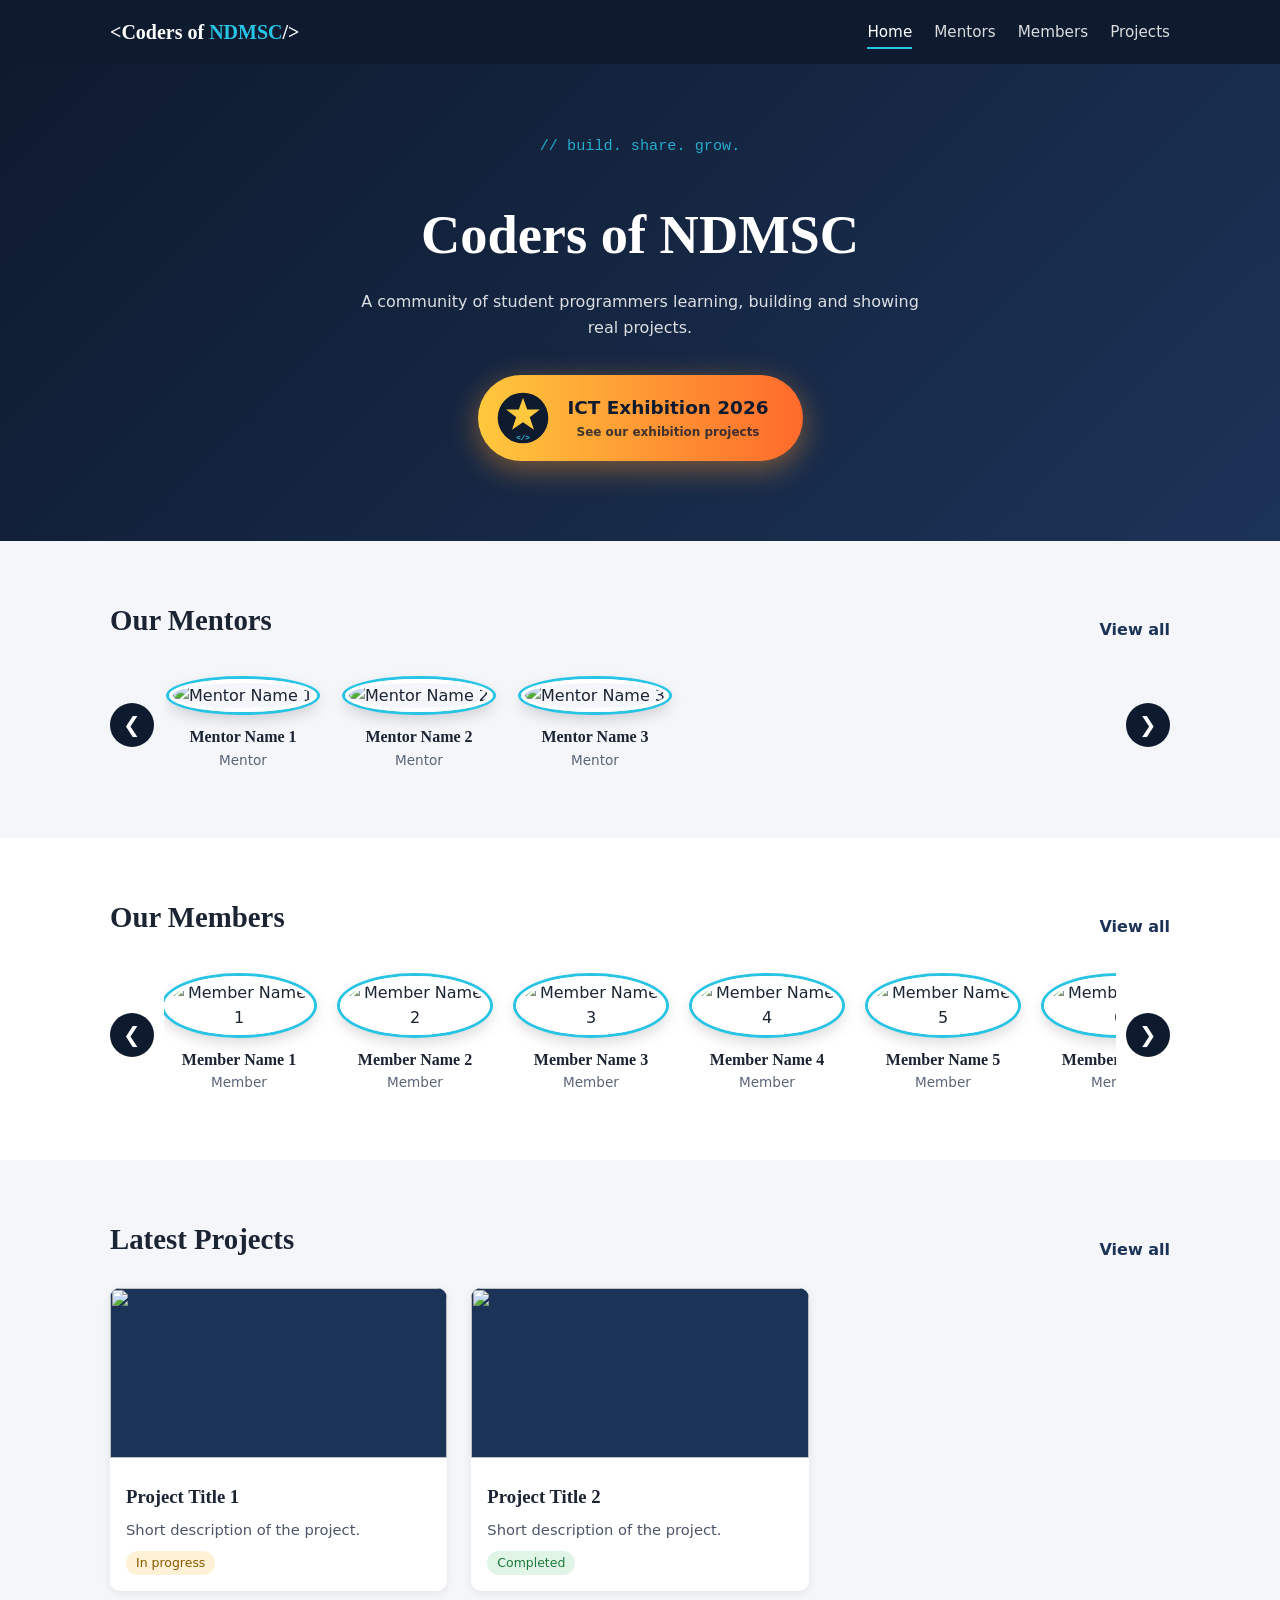
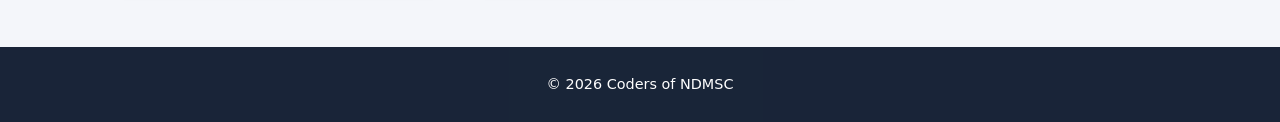
==== index.html @ 0bc647ea "initial website" ====
<!DOCTYPE html><html lang="en"><head><meta charset="UTF-8"><meta name="viewport" content="width=device-width,initial-scale=1"><title>Home | Coders of NDMSC</title><link rel="stylesheet" href="style.css"></head><body>
<header><div class="wrap"><a class="logo" href="index.html">&lt;Coders of <span>NDMSC</span>/&gt;</a><nav>
<a href="index.html" class="active">Home</a><a href="mentors.html" >Mentors</a><a href="members.html" >Members</a><a href="projects.html" >Projects</a></nav></div></header>
<div class="hero"><div class="wrap"><p class="code">// build. share. grow.</p><h1>Coders of NDMSC</h1>
<p>A community of student programmers learning, building and showing real projects.</p>
<a class="expo" href="projects.html"><svg viewBox="0 0 64 64"><circle cx="32" cy="32" r="30" fill="#0e1a2e"/><path d="M32 8l5 14h15l-12 9 5 15-13-9-13 9 5-15-12-9h15z" fill="#ffc83d"/><text x="32" y="58" font-size="9" text-anchor="middle" fill="#27c4e6" font-family="monospace">&lt;/&gt;</text></svg>
<span>ICT Exhibition 2026<small>See our exhibition projects</small></span></a></div></div>
<section><div class="wrap"><div class="head"><h2>Our Mentors</h2><a href="mentors.html">View all</a></div>
<div class="car"><button class="arrow" data-t="m" data-d="-1">&#10094;</button><div class="track" id="m">
<div class="person"><img src="images/placeholder.svg" alt="Mentor Name 1"><h3>Mentor Name 1</h3><p>Mentor</p></div>
<div class="person"><img src="images/placeholder.svg" alt="Mentor Name 2"><h3>Mentor Name 2</h3><p>Mentor</p></div>
<div class="person"><img src="images/placeholder.svg" alt="Mentor Name 3"><h3>Mentor Name 3</h3><p>Mentor</p></div>
</div><button class="arrow" data-t="m" data-d="1">&#10095;</button></div></div></section>
<section style="background:#fff"><div class="wrap"><div class="head"><h2>Our Members</h2><a href="members.html">View all</a></div>
<div class="car"><button class="arrow" data-t="b" data-d="-1">&#10094;</button><div class="track" id="b">
<div class="person"><img src="images/placeholder.svg" alt="Member Name 1"><h3>Member Name 1</h3><p>Member</p></div>
<div class="person"><img src="images/placeholder.svg" alt="Member Name 2"><h3>Member Name 2</h3><p>Member</p></div>
<div class="person"><img src="images/placeholder.svg" alt="Member Name 3"><h3>Member Name 3</h3><p>Member</p></div>
<div class="person"><img src="images/placeholder.svg" alt="Member Name 4"><h3>Member Name 4</h3><p>Member</p></div>
<div class="person"><img src="images/placeholder.svg" alt="Member Name 5"><h3>Member Name 5</h3><p>Member</p></div>
<div class="person"><img src="images/placeholder.svg" alt="Member Name 6"><h3>Member Name 6</h3><p>Member</p></div>
<div class="person"><img src="images/placeholder.svg" alt="Member Name 7"><h3>Member Name 7</h3><p>Member</p></div>
<div class="person"><img src="images/placeholder.svg" alt="Member Name 8"><h3>Member Name 8</h3><p>Member</p></div>
</div><button class="arrow" data-t="b" data-d="1">&#10095;</button></div></div></section>
<section><div class="wrap"><div class="head"><h2>Latest Projects</h2><a href="projects.html">View all</a></div><div class="cards">
<div class="card"><img src="images/placeholder.svg" alt=""><div><h3>Project Title 1</h3><p>Short description of the project.</p><span class="tag wip">In progress</span></div></div>
<div class="card"><img src="images/placeholder.svg" alt=""><div><h3>Project Title 2</h3><p>Short description of the project.</p><span class="tag done">Completed</span></div></div>
</div></div></section>
<script>document.querySelectorAll('.arrow').forEach(b=>b.onclick=()=>{const t=document.getElementById(b.dataset.t);t.scrollBy({left:b.dataset.d*320})})</script>
<footer>&copy; 2026 Coders of NDMSC</footer></body></html>
---- style.css ----
:root{--navy:#0e1a2e;--navy2:#1c3358;--paper:#f4f6fa;--ink:#1b2433;--gold:#ffc83d;--orange:#ff6a2b;--cyan:#27c4e6}
*{box-sizing:border-box;margin:0;padding:0}
body{font-family:system-ui,-apple-system,"Segoe UI",sans-serif;background:var(--paper);color:var(--ink);line-height:1.6}
h1,h2,h3{font-family:Georgia,"Times New Roman",serif}
a{color:inherit;text-decoration:none}
.wrap{max-width:1100px;margin:auto;padding:0 20px}
/* header */
header{background:var(--navy);color:#fff;position:sticky;top:0;z-index:10}
header .wrap{display:flex;align-items:center;justify-content:space-between;height:64px}
.logo{font-family:Georgia,serif;font-size:1.25rem;font-weight:700}.logo span{color:var(--cyan)}
nav a{margin-left:22px;font-size:.95rem;opacity:.85;padding:6px 0;border-bottom:2px solid transparent}
nav a:hover,nav a.active{opacity:1;border-color:var(--cyan)}
/* hero */
.hero{background:linear-gradient(135deg,var(--navy),var(--navy2));color:#fff;padding:70px 0 80px;text-align:center}
.hero h1{font-size:clamp(2rem,6vw,3.4rem);margin-bottom:10px}
.hero p{max-width:560px;margin:0 auto 34px;opacity:.85}
.code{font-family:ui-monospace,Consolas,monospace;color:var(--cyan);margin-bottom:14px;font-size:.95rem}
/* exhibition button */
.expo{display:inline-flex;align-items:center;gap:18px;padding:16px 34px 16px 18px;border-radius:60px;color:var(--navy);font-weight:800;font-size:1.15rem;background:linear-gradient(90deg,var(--gold),var(--orange),var(--gold));background-size:200%;animation:shine 3s linear infinite,pulse 2s infinite;box-shadow:0 8px 30px rgba(255,150,40,.45);transition:transform .2s}
.expo:hover{transform:scale(1.06)}
.expo svg{width:54px;height:54px;flex:none}
.expo small{display:block;font-size:.75rem;font-weight:600;opacity:.8}
@keyframes shine{to{background-position:200% 0}}
@keyframes pulse{50%{box-shadow:0 8px 45px rgba(255,150,40,.9)}}
@media(prefers-reduced-motion:reduce){.expo{animation:none}}
/* sections */
section{padding:56px 0}
.head{display:flex;justify-content:space-between;align-items:end;margin-bottom:26px}
.head h2{font-size:1.8rem}.head a{color:var(--navy2);font-weight:600}
/* carousel */
.car{display:flex;align-items:center;gap:10px}
.track{display:flex;gap:26px;overflow-x:auto;scroll-snap-type:x mandatory;scroll-behavior:smooth;padding:10px 4px;flex:1;scrollbar-width:none}
.track::-webkit-scrollbar{display:none}
.arrow{width:44px;height:44px;border-radius:50%;border:0;background:var(--navy);color:#fff;font-size:1.3rem;cursor:pointer;flex:none}
.arrow:hover{background:var(--cyan);color:var(--navy)}
.person{flex:none;width:150px;text-align:center;scroll-snap-align:start}
.person img{width:130px;height:130px;border-radius:50%;object-fit:cover;border:4px solid #fff;box-shadow:0 0 0 3px var(--cyan),0 6px 16px rgba(0,0,0,.18)}
.person h3{font-size:1rem;margin-top:12px}.person p{font-size:.85rem;color:#5b6678}
.grid{display:grid;grid-template-columns:repeat(auto-fill,minmax(160px,1fr));gap:34px 20px}
.grid .person{width:auto}
/* projects */
.cards{display:grid;grid-template-columns:repeat(auto-fill,minmax(280px,1fr));gap:24px}
.card{background:#fff;border-radius:10px;overflow:hidden;box-shadow:0 2px 10px rgba(0,0,0,.08)}
.card img{width:100%;height:170px;object-fit:cover;background:var(--navy2)}
.card div{padding:16px}.card h3{margin-bottom:6px}.card p{font-size:.92rem;color:#4a5568}
.tag{display:inline-block;margin-top:10px;font-size:.78rem;padding:2px 10px;border-radius:20px;background:#e3f6fb;color:#0b6f86}
.tag.done{background:#e0f5e6;color:#1d7a3a}.tag.wip{background:#fff1d6;color:#8a5a00}
.page-title{background:var(--navy);color:#fff;padding:44px 0;text-align:center}
footer{background:var(--navy);color:#fff;text-align:center;padding:26px 0;font-size:.9rem;opacity:.95}
@media(max-width:600px){nav a{margin-left:12px;font-size:.85rem}.arrow{width:36px;height:36px}}
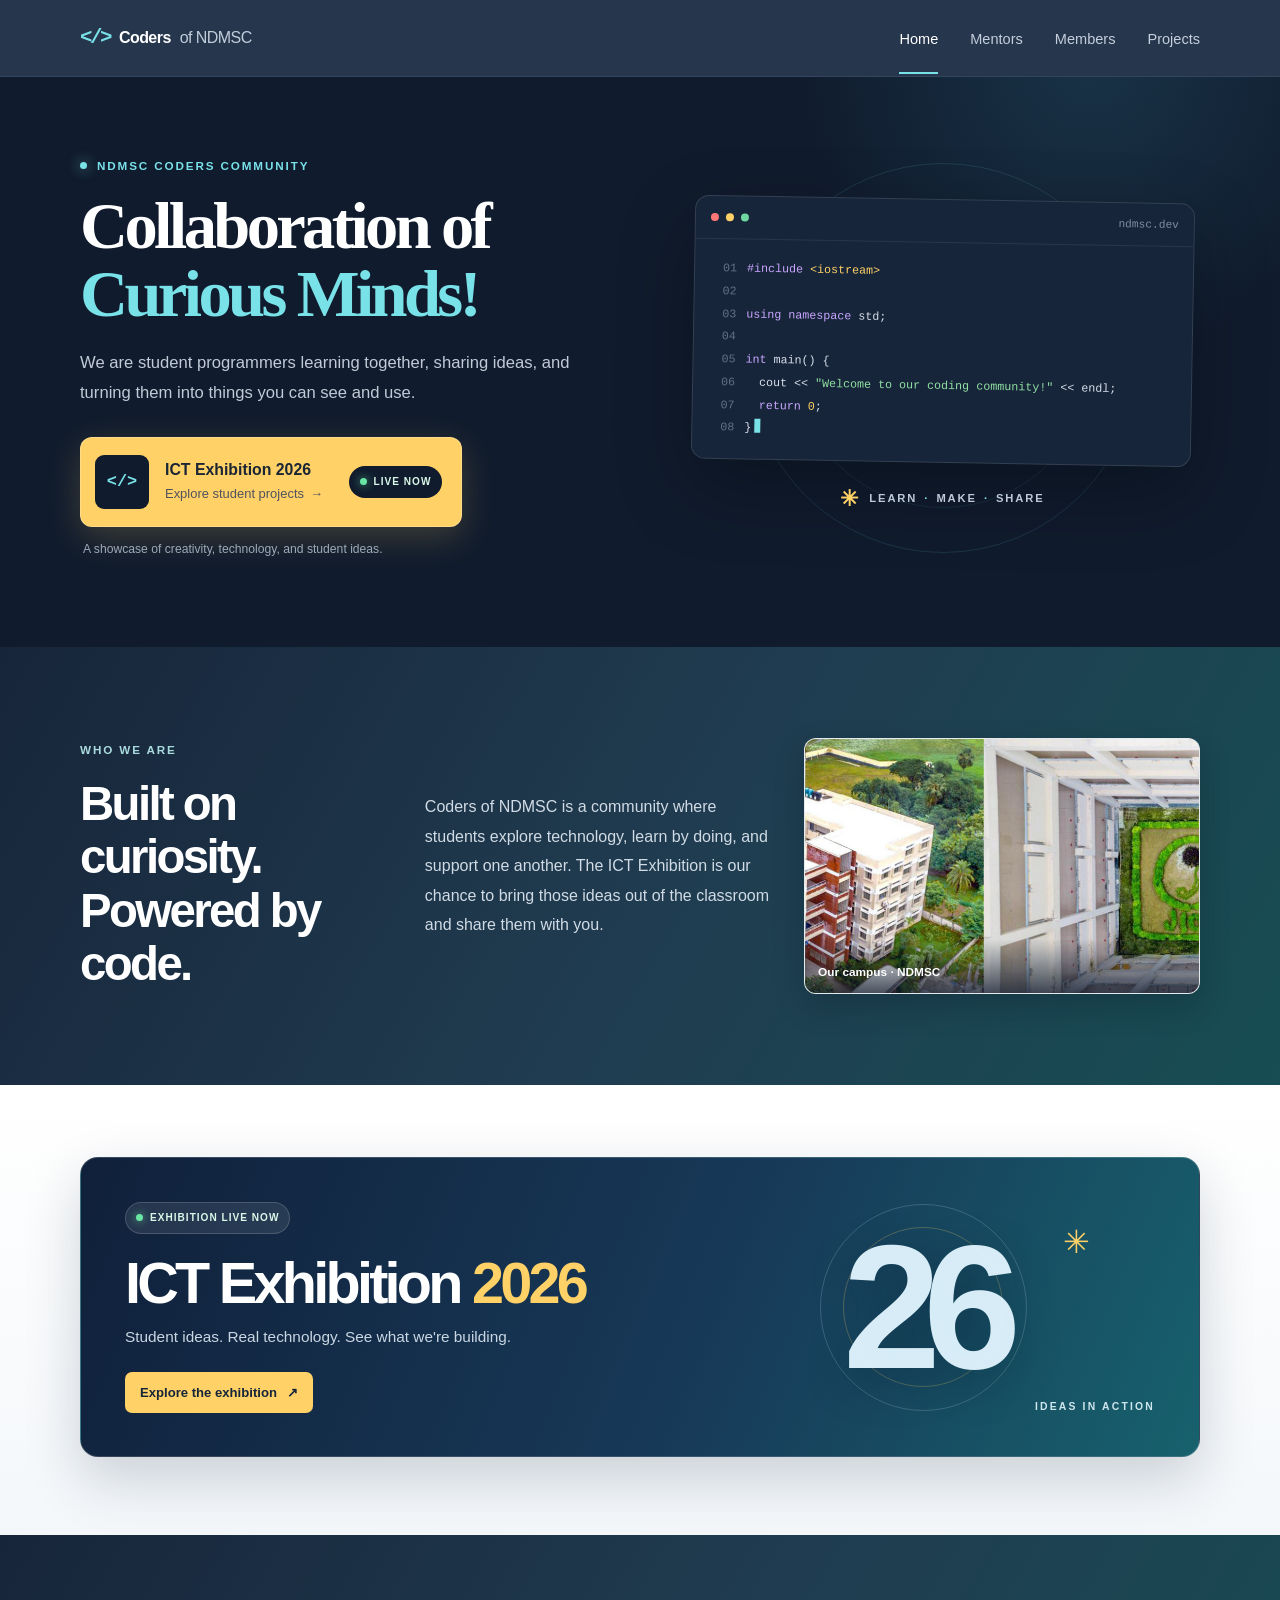
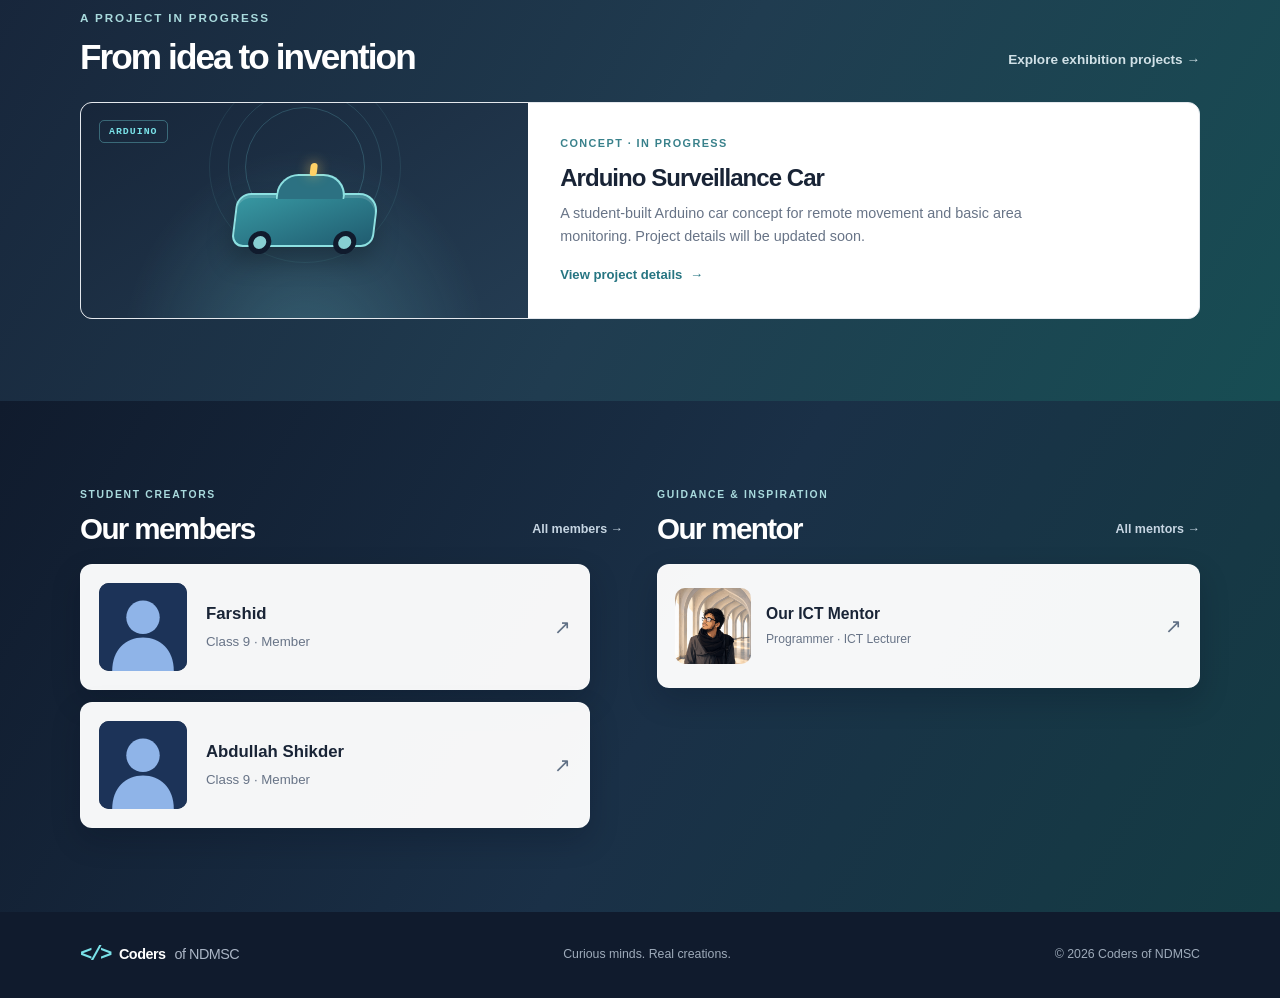
==== commit 8970f917: "Update NDMSC Coders site Co-authored-by: Copilot <223556219+Copilot@users.noreply.github.com>" ====
--- a/index.html
+++ b/index.html
@@ -1,30 +1,139 @@
-<!DOCTYPE html><html lang="en"><head><meta charset="UTF-8"><meta name="viewport" content="width=device-width,initial-scale=1"><title>Home | Coders of NDMSC</title><link rel="stylesheet" href="style.css"></head><body>
-<header><div class="wrap"><a class="logo" href="index.html">&lt;Coders of <span>NDMSC</span>/&gt;</a><nav>
-<a href="index.html" class="active">Home</a><a href="mentors.html" >Mentors</a><a href="members.html" >Members</a><a href="projects.html" >Projects</a></nav></div></header>
-<div class="hero"><div class="wrap"><p class="code">// build. share. grow.</p><h1>Coders of NDMSC</h1>
-<p>A community of student programmers learning, building and showing real projects.</p>
-<a class="expo" href="projects.html"><svg viewBox="0 0 64 64"><circle cx="32" cy="32" r="30" fill="#0e1a2e"/><path d="M32 8l5 14h15l-12 9 5 15-13-9-13 9 5-15-12-9h15z" fill="#ffc83d"/><text x="32" y="58" font-size="9" text-anchor="middle" fill="#27c4e6" font-family="monospace">&lt;/&gt;</text></svg>
-<span>ICT Exhibition 2026<small>See our exhibition projects</small></span></a></div></div>
-<section><div class="wrap"><div class="head"><h2>Our Mentors</h2><a href="mentors.html">View all</a></div>
-<div class="car"><button class="arrow" data-t="m" data-d="-1">&#10094;</button><div class="track" id="m">
-<div class="person"><img src="images/placeholder.svg" alt="Mentor Name 1"><h3>Mentor Name 1</h3><p>Mentor</p></div>
-<div class="person"><img src="images/placeholder.svg" alt="Mentor Name 2"><h3>Mentor Name 2</h3><p>Mentor</p></div>
-<div class="person"><img src="images/placeholder.svg" alt="Mentor Name 3"><h3>Mentor Name 3</h3><p>Mentor</p></div>
-</div><button class="arrow" data-t="m" data-d="1">&#10095;</button></div></div></section>
-<section style="background:#fff"><div class="wrap"><div class="head"><h2>Our Members</h2><a href="members.html">View all</a></div>
-<div class="car"><button class="arrow" data-t="b" data-d="-1">&#10094;</button><div class="track" id="b">
-<div class="person"><img src="images/placeholder.svg" alt="Member Name 1"><h3>Member Name 1</h3><p>Member</p></div>
-<div class="person"><img src="images/placeholder.svg" alt="Member Name 2"><h3>Member Name 2</h3><p>Member</p></div>
-<div class="person"><img src="images/placeholder.svg" alt="Member Name 3"><h3>Member Name 3</h3><p>Member</p></div>
-<div class="person"><img src="images/placeholder.svg" alt="Member Name 4"><h3>Member Name 4</h3><p>Member</p></div>
-<div class="person"><img src="images/placeholder.svg" alt="Member Name 5"><h3>Member Name 5</h3><p>Member</p></div>
-<div class="person"><img src="images/placeholder.svg" alt="Member Name 6"><h3>Member Name 6</h3><p>Member</p></div>
-<div class="person"><img src="images/placeholder.svg" alt="Member Name 7"><h3>Member Name 7</h3><p>Member</p></div>
-<div class="person"><img src="images/placeholder.svg" alt="Member Name 8"><h3>Member Name 8</h3><p>Member</p></div>
-</div><button class="arrow" data-t="b" data-d="1">&#10095;</button></div></div></section>
-<section><div class="wrap"><div class="head"><h2>Latest Projects</h2><a href="projects.html">View all</a></div><div class="cards">
-<div class="card"><img src="images/placeholder.svg" alt=""><div><h3>Project Title 1</h3><p>Short description of the project.</p><span class="tag wip">In progress</span></div></div>
-<div class="card"><img src="images/placeholder.svg" alt=""><div><h3>Project Title 2</h3><p>Short description of the project.</p><span class="tag done">Completed</span></div></div>
-</div></div></section>
-<script>document.querySelectorAll('.arrow').forEach(b=>b.onclick=()=>{const t=document.getElementById(b.dataset.t);t.scrollBy({left:b.dataset.d*320})})</script>
-<footer>&copy; 2026 Coders of NDMSC</footer></body></html>
+<!DOCTYPE html>
+<html lang="en">
+<head>
+  <meta charset="UTF-8">
+  <meta name="viewport" content="width=device-width, initial-scale=1">
+  <meta name="theme-color" content="#101b2d">
+  <meta name="description" content="Meet the Coders of NDMSC and discover what we are building for the ICT Exhibition 2026.">
+  <title>Coders of NDMSC | ICT Exhibition 2026</title>
+  <link rel="stylesheet" href="style.css">
+</head>
+<body>
+  <header class="site-header">
+    <div class="wrap header-inner">
+      <a class="logo" href="index.html" aria-label="Coders of NDMSC home"><span class="logo-mark">&lt;/&gt;</span> Coders <span class="logo-muted">of NDMSC</span></a>
+      <nav aria-label="Main navigation">
+        <a href="index.html" class="active" aria-current="page">Home</a>
+        <a href="mentors.html">Mentors</a>
+        <a href="members.html">Members</a>
+        <a href="projects.html">Projects</a>
+      </nav>
+    </div>
+  </header>
+
+  <main>
+    <section class="hero">
+      <div class="hero-glow" aria-hidden="true"></div>
+      <div class="wrap hero-layout">
+        <div class="hero-copy">
+          <p class="eyebrow"><span class="eyebrow-dot"></span> NDMSC CODERS COMMUNITY</p>
+          <h1>Collaboration of<br><span>Curious Minds!</span></h1>
+          <p class="hero-description">We are student programmers learning together, sharing ideas, and turning them into things you can see and use.</p>
+          <a class="expo-button" href="projects.html">
+            <span class="expo-icon" aria-hidden="true">&lt;/&gt;</span>
+            <span class="expo-label"><strong>ICT Exhibition 2026</strong><small>Explore student projects <span aria-hidden="true">→</span></small></span>
+            <span class="live-badge"><i></i> LIVE NOW</span>
+          </a>
+          <p class="hero-note">A showcase of creativity, technology, and student ideas.</p>
+        </div>
+        <div class="hero-art" role="img" aria-label="A C++ program that prints Welcome to our coding community.">
+          <div class="art-orbit orbit-one"></div>
+          <div class="art-orbit orbit-two"></div>
+          <div class="code-window">
+            <div class="window-top"><span></span><span></span><span></span><i>ndmsc.dev</i></div>
+            <div class="code-lines">
+              <p><span class="line-number">01</span><span class="code-purple">#include</span> <span class="code-gold">&lt;iostream&gt;</span></p>
+              <p><span class="line-number">02</span></p>
+              <p><span class="line-number">03</span><span class="code-purple">using namespace</span> std;</p>
+              <p><span class="line-number">04</span></p>
+              <p><span class="line-number">05</span><span class="code-purple">int</span> main() {</p>
+              <p><span class="line-number">06</span>&nbsp;&nbsp;cout &lt;&lt; <span class="code-green">"Welcome to our coding community!"</span> &lt;&lt; endl;</p>
+              <p><span class="line-number">07</span>&nbsp;&nbsp;<span class="code-purple">return</span> <span class="code-gold">0</span>;</p>
+              <p><span class="line-number">08</span>}<span class="cursor"></span></p>
+            </div>
+          </div>
+          <div class="art-caption"><span class="caption-symbol">✳</span><span>LEARN <b>·</b> MAKE <b>·</b> SHARE</span></div>
+        </div>
+      </div>
+    </section>
+
+    <section class="intro-section">
+      <div class="wrap intro-layout">
+        <div>
+          <p class="section-kicker">WHO WE ARE</p>
+          <h2>Built on curiosity.<br>Powered by code.</h2>
+        </div>
+        <p class="intro-copy">Coders of NDMSC is a community where students explore technology, learn by doing, and support one another. The ICT Exhibition is our chance to bring those ideas out of the classroom and share them with you.</p>
+        <figure class="campus-photo"><img src="images/our_campus.png" alt="Aerial and courtyard views of the NDMSC campus" loading="lazy"><figcaption>Our campus · NDMSC</figcaption></figure>
+      </div>
+    </section>
+
+    <section class="feature-section">
+      <div class="wrap">
+        <a class="exhibition-banner" href="projects.html">
+          <span class="exhibition-copy">
+            <span class="live-badge"><i></i> EXHIBITION LIVE NOW</span>
+            <strong class="exhibition-title">ICT Exhibition <span>2026</span></strong>
+            <span class="exhibition-description">Student ideas. Real technology. See what we're building.</span>
+            <span class="exhibition-cta">Explore the exhibition <span aria-hidden="true">↗</span></span>
+          </span>
+          <span class="exhibition-art" aria-hidden="true"><span class="exhibition-art-year">26</span><span class="exhibition-art-spark">✳</span><span class="exhibition-art-caption">IDEAS IN ACTION</span></span>
+        </a>
+      </div>
+    </section>
+
+    <section class="projects-preview">
+      <div class="wrap">
+        <div class="section-heading">
+          <div><p class="section-kicker">A PROJECT IN PROGRESS</p><h2>From idea to invention</h2></div>
+          <a class="subtle-link" href="projects.html">Explore exhibition projects <span aria-hidden="true">→</span></a>
+        </div>
+        <a class="project-card" href="arduino-surveillance-car.html">
+          <span class="project-art" aria-hidden="true"><span class="project-chip">ARDUINO</span><span class="project-car"><span class="car-body"></span><span class="car-wheel wheel-left"></span><span class="car-wheel wheel-right"></span><span class="car-sensor"></span></span><span class="project-waves"></span></span>
+          <span class="project-card-copy"><span class="project-status">CONCEPT · IN PROGRESS</span><strong>Arduino Surveillance Car</strong><span>A student-built Arduino car concept for remote movement and basic area monitoring. Project details will be updated soon.</span><span class="text-link">View project details <span aria-hidden="true">→</span></span></span>
+        </a>
+      </div>
+    </section>
+
+    <section class="people-preview">
+      <div class="wrap">
+        <div class="people-grid">
+          <div class="people-column">
+            <div class="section-heading">
+              <div><p class="section-kicker">STUDENT CREATORS</p><h2>Our members</h2></div>
+              <a class="subtle-link" href="members.html">All members <span aria-hidden="true">→</span></a>
+            </div>
+            <div class="member-list">
+              <a class="member-card" href="members.html">
+                <img src="placeholder.svg" alt="Generic profile placeholder; member photo to be added" width="104" height="104" loading="lazy">
+                <span class="member-card-copy"><strong>Farshid</strong><small>Class 9 · Member</small></span>
+                <span class="mentor-arrow" aria-hidden="true">↗</span>
+              </a>
+              <a class="member-card" href="members.html">
+                <img src="placeholder.svg" alt="Generic profile placeholder; Abdullah Shikder's photo to be added" width="104" height="104" loading="lazy">
+                <span class="member-card-copy"><strong>Abdullah Shikder</strong><small>Class 9 · Member</small></span>
+                <span class="mentor-arrow" aria-hidden="true">↗</span>
+              </a>
+            </div>
+          </div>
+          <div class="people-column">
+            <div class="section-heading">
+              <div><p class="section-kicker">GUIDANCE &amp; INSPIRATION</p><h2>Our mentor</h2></div>
+              <a class="subtle-link" href="mentors.html">All mentors <span aria-hidden="true">→</span></a>
+            </div>
+            <a class="mentor-strip" href="mentors.html">
+              <img src="images/mentor_01.png" alt="Portrait of an NDMSC coding mentor" width="112" height="112" loading="lazy">
+              <span class="mentor-strip-copy"><strong>Our ICT Mentor</strong><small>Programmer · ICT Lecturer</small></span>
+              <span class="mentor-arrow" aria-hidden="true">↗</span>
+            </a>
+          </div>
+        </div>
+      </div>
+    </section>
+  </main>
+
+  <footer class="site-footer">
+    <div class="wrap footer-inner"><a class="logo footer-logo" href="index.html"><span class="logo-mark">&lt;/&gt;</span> Coders <span class="logo-muted">of NDMSC</span></a><p>Curious minds. Real creations.</p><span>© 2026 Coders of NDMSC</span></div>
+  </footer>
+</body>
+</html>
--- a/style.css
+++ b/style.css
@@ -1,50 +1,393 @@
-:root{--navy:#0e1a2e;--navy2:#1c3358;--paper:#f4f6fa;--ink:#1b2433;--gold:#ffc83d;--orange:#ff6a2b;--cyan:#27c4e6}
-*{box-sizing:border-box;margin:0;padding:0}
-body{font-family:system-ui,-apple-system,"Segoe UI",sans-serif;background:var(--paper);color:var(--ink);line-height:1.6}
-h1,h2,h3{font-family:Georgia,"Times New Roman",serif}
-a{color:inherit;text-decoration:none}
-.wrap{max-width:1100px;margin:auto;padding:0 20px}
-/* header */
-header{background:var(--navy);color:#fff;position:sticky;top:0;z-index:10}
-header .wrap{display:flex;align-items:center;justify-content:space-between;height:64px}
-.logo{font-family:Georgia,serif;font-size:1.25rem;font-weight:700}.logo span{color:var(--cyan)}
-nav a{margin-left:22px;font-size:.95rem;opacity:.85;padding:6px 0;border-bottom:2px solid transparent}
-nav a:hover,nav a.active{opacity:1;border-color:var(--cyan)}
-/* hero */
-.hero{background:linear-gradient(135deg,var(--navy),var(--navy2));color:#fff;padding:70px 0 80px;text-align:center}
-.hero h1{font-size:clamp(2rem,6vw,3.4rem);margin-bottom:10px}
-.hero p{max-width:560px;margin:0 auto 34px;opacity:.85}
-.code{font-family:ui-monospace,Consolas,monospace;color:var(--cyan);margin-bottom:14px;font-size:.95rem}
-/* exhibition button */
-.expo{display:inline-flex;align-items:center;gap:18px;padding:16px 34px 16px 18px;border-radius:60px;color:var(--navy);font-weight:800;font-size:1.15rem;background:linear-gradient(90deg,var(--gold),var(--orange),var(--gold));background-size:200%;animation:shine 3s linear infinite,pulse 2s infinite;box-shadow:0 8px 30px rgba(255,150,40,.45);transition:transform .2s}
-.expo:hover{transform:scale(1.06)}
-.expo svg{width:54px;height:54px;flex:none}
-.expo small{display:block;font-size:.75rem;font-weight:600;opacity:.8}
-@keyframes shine{to{background-position:200% 0}}
-@keyframes pulse{50%{box-shadow:0 8px 45px rgba(255,150,40,.9)}}
-@media(prefers-reduced-motion:reduce){.expo{animation:none}}
-/* sections */
-section{padding:56px 0}
-.head{display:flex;justify-content:space-between;align-items:end;margin-bottom:26px}
-.head h2{font-size:1.8rem}.head a{color:var(--navy2);font-weight:600}
-/* carousel */
-.car{display:flex;align-items:center;gap:10px}
-.track{display:flex;gap:26px;overflow-x:auto;scroll-snap-type:x mandatory;scroll-behavior:smooth;padding:10px 4px;flex:1;scrollbar-width:none}
-.track::-webkit-scrollbar{display:none}
-.arrow{width:44px;height:44px;border-radius:50%;border:0;background:var(--navy);color:#fff;font-size:1.3rem;cursor:pointer;flex:none}
-.arrow:hover{background:var(--cyan);color:var(--navy)}
-.person{flex:none;width:150px;text-align:center;scroll-snap-align:start}
-.person img{width:130px;height:130px;border-radius:50%;object-fit:cover;border:4px solid #fff;box-shadow:0 0 0 3px var(--cyan),0 6px 16px rgba(0,0,0,.18)}
-.person h3{font-size:1rem;margin-top:12px}.person p{font-size:.85rem;color:#5b6678}
-.grid{display:grid;grid-template-columns:repeat(auto-fill,minmax(160px,1fr));gap:34px 20px}
-.grid .person{width:auto}
-/* projects */
-.cards{display:grid;grid-template-columns:repeat(auto-fill,minmax(280px,1fr));gap:24px}
-.card{background:#fff;border-radius:10px;overflow:hidden;box-shadow:0 2px 10px rgba(0,0,0,.08)}
-.card img{width:100%;height:170px;object-fit:cover;background:var(--navy2)}
-.card div{padding:16px}.card h3{margin-bottom:6px}.card p{font-size:.92rem;color:#4a5568}
-.tag{display:inline-block;margin-top:10px;font-size:.78rem;padding:2px 10px;border-radius:20px;background:#e3f6fb;color:#0b6f86}
-.tag.done{background:#e0f5e6;color:#1d7a3a}.tag.wip{background:#fff1d6;color:#8a5a00}
-.page-title{background:var(--navy);color:#fff;padding:44px 0;text-align:center}
-footer{background:var(--navy);color:#fff;text-align:center;padding:26px 0;font-size:.9rem;opacity:.95}
-@media(max-width:600px){nav a{margin-left:12px;font-size:.85rem}.arrow{width:36px;height:36px}}
+:root {
+  color-scheme: light;
+  --navy: #101b2d;
+  --navy-light: #1a2940;
+  --ink: #192436;
+  --muted: #687487;
+  --paper: #f6f7f9;
+  --white: #fff;
+  --cyan: #79e1e8;
+  --gold: #ffd166;
+  --line: #e4e8ed;
+  --wrap: 1120px;
+}
+
+* { box-sizing: border-box; }
+html { scroll-behavior: smooth; }
+body {
+  margin: 0;
+  background: var(--paper);
+  color: var(--ink);
+  font-family: Inter, "Segoe UI", Arial, sans-serif;
+  line-height: 1.6;
+  -webkit-font-smoothing: antialiased;
+}
+a { color: inherit; text-decoration: none; }
+a:focus-visible { outline: 3px solid var(--cyan); outline-offset: 4px; }
+.wrap { width: min(var(--wrap), calc(100% - 48px)); margin-inline: auto; }
+
+.site-header {
+  position: relative;
+  z-index: 2;
+  border-bottom: 1px solid #33445d;
+  background: #26364d;
+  color: var(--white);
+}
+.header-inner {
+  min-height: 76px;
+  display: flex;
+  align-items: center;
+  justify-content: space-between;
+  gap: 32px;
+}
+.logo { display: inline-flex; align-items: center; gap: 9px; font-weight: 750; letter-spacing: -.035em; white-space: nowrap; }
+.logo-mark { color: var(--cyan); font-family: Consolas, monospace; font-size: 1.3rem; letter-spacing: -.12em; }
+.logo-muted { color: #c1ccda; font-weight: 500; }
+nav { display: flex; align-items: center; gap: 32px; }
+nav a { padding: 26px 0 23px; color: #c5cfdd; font-size: .91rem; transition: color .18s ease; }
+nav a:hover, nav a.active { color: var(--white); }
+nav a.active { box-shadow: inset 0 -2px var(--cyan); }
+
+.hero {
+  position: relative;
+  overflow: hidden;
+  background: var(--navy);
+  color: var(--white);
+  isolation: isolate;
+}
+.hero-glow {
+  position: absolute;
+  z-index: -1;
+  width: 620px;
+  height: 620px;
+  top: -325px;
+  right: -120px;
+  border-radius: 50%;
+  background: radial-gradient(circle, rgba(46, 108, 133, .29), transparent 68%);
+}
+.hero-layout {
+  min-height: 570px;
+  display: grid;
+  grid-template-columns: 1.05fr .95fr;
+  align-items: center;
+  gap: 36px;
+  padding-block: 70px 78px;
+}
+.hero-copy { position: relative; z-index: 1; }
+.eyebrow, .section-kicker {
+  margin: 0 0 17px;
+  color: #587285;
+  font-size: .73rem;
+  font-weight: 750;
+  letter-spacing: .16em;
+}
+.hero .eyebrow { display: flex; align-items: center; gap: 10px; color: var(--cyan); }
+.eyebrow-dot { width: 7px; height: 7px; border-radius: 50%; background: var(--cyan); box-shadow: 0 0 14px rgba(121, 225, 232, .8); }
+h1, h2, p { margin-top: 0; }
+.hero h1 {
+  margin-bottom: 20px;
+  font-family: "Segoe Print", "Bradley Hand", "Comic Sans MS", cursive;
+  font-size: clamp(2.8rem, 5.2vw, 4.5rem);
+  font-weight: 650;
+  letter-spacing: -.055em;
+  line-height: 1.02;
+}
+.hero h1 span { color: var(--cyan); }
+.hero-description { max-width: 490px; margin-bottom: 29px; color: #c1cad7; font-size: 1.04rem; line-height: 1.8; }
+.expo-button {
+  display: flex;
+  align-items: center;
+  gap: 16px;
+  width: fit-content;
+  min-height: 90px;
+  padding: 13px 19px 13px 14px;
+  border: 1px solid rgba(255, 255, 255, .24);
+  border-radius: 12px;
+  background: var(--gold);
+  color: #1b2635;
+  box-shadow: 0 10px 34px rgba(255, 209, 102, .2);
+  transition: transform .18s ease, box-shadow .18s ease, background .18s ease;
+}
+.expo-button:hover { transform: translateY(-3px); background: #ffdc8e; box-shadow: 0 15px 38px rgba(255, 209, 102, .32); }
+.expo-icon { display: grid; width: 54px; height: 54px; place-items: center; border-radius: 9px; background: var(--navy); color: var(--cyan); font: 700 1.06rem Consolas, monospace; }
+.expo-label strong { display: block; font-size: .99rem; line-height: 1.4; }
+.expo-label small { display: block; margin-top: 3px; color: #505260; font-size: .81rem; }
+.expo-label small span { padding-left: 3px; }
+.live-badge { display: inline-flex; align-items: center; gap: 7px; padding: 7px 10px; border: 1px solid rgba(255, 255, 255, .16); border-radius: 30px; background: rgba(255, 255, 255, .09); color: #d9f8e8; font-size: .63rem; font-weight: 800; letter-spacing: .1em; white-space: nowrap; }
+.live-badge i { width: 7px; height: 7px; border-radius: 50%; background: #69e6a3; box-shadow: 0 0 10px rgba(105, 230, 163, .8); }
+.expo-button .live-badge { margin-left: 9px; border-color: rgba(16, 27, 45, .14); background: var(--navy); color: #d9f8e8; }
+.hero-note { margin: 13px 0 0 3px; color: #9ca9ba; font-size: .76rem; }
+
+.hero-art { position: relative; display: flex; width: 100%; min-width: 0; min-height: 390px; flex-direction: column; align-items: center; justify-content: center; }
+.art-orbit { position: absolute; aspect-ratio: 1; border: 1px solid rgba(121, 225, 232, .12); border-radius: 50%; }
+.orbit-one { width: 390px; }
+.orbit-two { width: 300px; border-color: rgba(121, 225, 232, .09); }
+.code-window { position: relative; z-index: 1; width: min(100%, 500px); min-width: 0; overflow: hidden; border: 1px solid rgba(255, 255, 255, .12); border-radius: 14px; background: #17253a; box-shadow: 0 28px 75px rgba(0, 0, 0, .28); transform: rotate(1deg); }
+.window-top { height: 43px; display: flex; align-items: center; gap: 7px; padding-inline: 15px; border-bottom: 1px solid rgba(255, 255, 255, .08); }
+.window-top > span { width: 8px; height: 8px; border-radius: 50%; background: #ff7777; }
+.window-top > span:nth-child(2) { background: var(--gold); }
+.window-top > span:nth-child(3) { background: #70d6a1; }
+.window-top i { margin-left: auto; color: #7f8ca0; font: normal .7rem Consolas, monospace; }
+.code-lines { padding: 18px 13px 19px; color: #d7deea; font: .73rem/1.95 Consolas, "Courier New", monospace; }
+.code-lines p { margin: 0; white-space: nowrap; }
+.line-number { display: inline-block; width: 29px; margin-right: 10px; color: #627186; text-align: right; user-select: none; }
+.code-purple { color: #c9a6ff; }.code-blue { color: #80c8ff; }.code-gold { color: #ffd166; }.code-green { color: #90e0a2; }.code-comment { color: #73849a; }
+.cursor { display: inline-block; width: 6px; height: 14px; margin-left: 3px; background: var(--cyan); vertical-align: -2px; }
+.art-caption { position: relative; z-index: 1; display: flex; align-items: center; gap: 9px; margin-top: 17px; color: #bdc9d7; font-size: .7rem; font-weight: 750; letter-spacing: .17em; }
+.caption-symbol { color: var(--gold); font-size: 1.4rem; }
+.art-caption b { color: var(--cyan); padding-inline: 2px; }
+
+.intro-section { padding-block: 91px; background: linear-gradient(120deg, #17253a 0%, #203c50 52%, #174d53 100%); }
+.intro-section .section-kicker { color: #a9dadd; }
+.intro-layout { display: grid; grid-template-columns: .9fr 1fr 1.15fr; align-items: center; gap: 35px; }
+.intro-layout h2, .section-heading h2, .mentor-profile h2, .empty-state h2 {
+  margin-bottom: 0;
+  font-size: clamp(2rem, 3.7vw, 3rem);
+  letter-spacing: -.055em;
+  line-height: 1.13;
+}
+.intro-layout h2 { color: var(--white); }
+.intro-copy { max-width: 500px; margin: 0; color: #d0dbe5; font-size: 1rem; line-height: 1.85; }
+.campus-photo { position: relative; min-width: 0; margin: 0; overflow: hidden; border: 1px solid rgba(255, 255, 255, .17); border-radius: 12px; background: #dfe6e9; box-shadow: 0 12px 30px rgba(8, 20, 32, .24); }
+.campus-photo img { display: block; width: 100%; aspect-ratio: 1.55; object-fit: cover; object-position: center; }
+.campus-photo figcaption { position: absolute; right: 0; bottom: 0; left: 0; padding: 24px 13px 11px; background: linear-gradient(transparent, rgba(16, 27, 45, .76)); color: var(--white); font-size: .74rem; font-weight: 650; }
+
+.feature-section { padding-block: 72px 78px; background: linear-gradient(180deg, var(--white), #f4f7fa); }
+.exhibition-banner { position: relative; display: grid; min-height: 300px; grid-template-columns: 1.1fr .9fr; align-items: center; overflow: hidden; padding: 34px 44px; border: 1px solid rgba(255, 255, 255, .16); border-radius: 18px; background: linear-gradient(112deg, #10203a 0%, #173958 56%, #17616d 100%); color: var(--white); box-shadow: 0 22px 55px rgba(16, 35, 58, .19); transition: transform .2s ease, box-shadow .2s ease; }
+.exhibition-banner:hover { transform: translateY(-3px); box-shadow: 0 27px 60px rgba(16, 35, 58, .24); }
+.exhibition-copy { position: relative; z-index: 1; display: flex; align-items: flex-start; flex-direction: column; }
+.exhibition-copy .live-badge { margin-bottom: 18px; }
+.exhibition-title { font-size: clamp(2.2rem, 5vw, 3.6rem); font-weight: 780; letter-spacing: -.065em; line-height: 1.08; }
+.exhibition-title span { color: var(--gold); }
+.exhibition-description { margin-top: 11px; color: #cad7e3; font-size: .96rem; }
+.exhibition-cta { display: inline-flex; align-items: center; gap: 10px; margin-top: 22px; padding: 10px 15px; border-radius: 7px; background: var(--gold); color: #15263a; font-size: .82rem; font-weight: 750; transition: background .18s ease; }
+.exhibition-banner:hover .exhibition-cta { background: #ffdf98; }
+.exhibition-art { position: relative; display: grid; min-height: 225px; place-items: center; }
+.exhibition-art::before, .exhibition-art::after { position: absolute; width: 205px; height: 205px; border: 1px solid rgba(220, 246, 255, .18); border-radius: 50%; content: ""; }
+.exhibition-art::after { width: 158px; height: 158px; border-color: rgba(255, 209, 102, .25); }
+.exhibition-art-year { position: relative; z-index: 1; color: rgba(226, 245, 255, .95); font-size: clamp(7rem, 15vw, 11rem); font-weight: 800; letter-spacing: -.1em; line-height: .9; text-shadow: 0 12px 45px rgba(1, 17, 36, .28); }
+.exhibition-art-spark { position: absolute; z-index: 2; top: 22px; right: 14%; color: var(--gold); font-size: 2rem; }
+.exhibition-art-caption { position: absolute; z-index: 2; right: 0; bottom: 4px; color: #cee6ed; font-size: .65rem; font-weight: 750; letter-spacing: .21em; }
+.text-link { margin-top: auto; color: #267582; font-size: .82rem; font-weight: 700; }
+.text-link span { margin-left: 4px; }
+
+.section-heading { display: flex; align-items: end; justify-content: space-between; gap: 20px; margin-bottom: 25px; }
+.section-heading .section-kicker { margin-bottom: 9px; }
+.section-heading h2 { font-size: 2.2rem; }
+.subtle-link { padding-bottom: 6px; color: #506176; font-size: .85rem; font-weight: 650; }
+.subtle-link:hover { color: #267582; }
+.mentor-strip { display: flex; align-items: center; gap: 23px; padding: 20px; border: 1px solid var(--line); border-radius: 12px; background: var(--paper); transition: border-color .18s ease, transform .18s ease; }
+.mentor-strip:hover { transform: translateY(-2px); border-color: #a9dce0; }
+.mentor-strip img { width: 88px; height: 88px; flex: none; border-radius: 10px; background: #dbe4eb; object-fit: cover; }
+.mentor-strip-copy { display: grid; gap: 4px; }
+.mentor-strip-copy strong { font-size: 1.06rem; }
+.mentor-strip-copy small { color: var(--muted); font-size: .84rem; }
+.expertise-list { display: flex; flex-wrap: wrap; gap: 8px; margin-left: auto; }
+.expertise-list span { padding: 7px 12px; border: 1px solid #d8e4e6; border-radius: 30px; background: #f1f8f8; color: #316b74; font-size: .76rem; font-weight: 650; white-space: nowrap; }
+.mentor-arrow { margin-left: 5px; color: #607085; font-size: 1.25rem; }
+
+.projects-preview { padding-block: 74px 82px; background: linear-gradient(120deg, #17253a 0%, #203c50 52%, #174d53 100%); }
+.projects-preview .section-heading h2 { color: var(--white); }
+.projects-preview .section-kicker { color: #a9dadd; }
+.projects-preview .subtle-link { color: #d1e1e7; }
+.projects-preview .subtle-link:hover { color: var(--cyan); }
+.project-card { display: grid; grid-template-columns: minmax(220px, .8fr) 1.2fr; overflow: hidden; border: 1px solid var(--line); border-radius: 12px; background: var(--white); transition: border-color .18s ease, transform .18s ease, box-shadow .18s ease; }
+a.project-card:hover { transform: translateY(-2px); border-color: #b8dce0; box-shadow: 0 14px 34px rgba(16, 27, 45, .08); }
+.project-art { position: relative; display: grid; min-height: 215px; overflow: hidden; place-items: center; background: radial-gradient(ellipse at 50% 120%, rgba(121, 225, 232, .24), transparent 58%), linear-gradient(145deg, #17263a, #243c52); }
+.project-chip { position: absolute; top: 17px; left: 18px; padding: 5px 9px; border: 1px solid rgba(121, 225, 232, .35); border-radius: 5px; color: var(--cyan); font: 700 .62rem Consolas, monospace; letter-spacing: .1em; }
+.project-car { position: relative; z-index: 1; width: 142px; height: 54px; margin-top: 20px; border: 2px solid #8de0e1; border-radius: 14px 20px 12px 12px; background: linear-gradient(160deg, #3899a3, #205c70); box-shadow: 0 14px 24px rgba(0, 0, 0, .25), inset 0 3px rgba(255, 255, 255, .15); transform: skewX(-7deg); }
+.car-body { position: absolute; top: -21px; left: 37px; width: 69px; height: 25px; border: 2px solid #8de0e1; border-bottom: 0; border-radius: 20px 24px 0 0; background: #2c7182; }
+.car-wheel { position: absolute; bottom: -9px; width: 23px; height: 23px; border: 5px solid #101b2d; border-radius: 50%; background: #87cfd2; }
+.wheel-left { left: 15px; }.wheel-right { right: 15px; }
+.car-sensor { position: absolute; top: -32px; left: 68px; width: 7px; height: 13px; border-radius: 4px; background: var(--gold); box-shadow: 0 0 13px rgba(255, 209, 102, .75); }
+.project-waves { position: absolute; top: 30%; left: 50%; width: 120px; height: 120px; border: 1px solid rgba(121, 225, 232, .2); border-radius: 50%; transform: translate(-50%, -50%); }
+.project-waves::before, .project-waves::after { position: absolute; inset: -18px; border: 1px solid rgba(121, 225, 232, .14); border-radius: 50%; content: ""; }
+.project-waves::after { inset: -37px; border-color: rgba(121, 225, 232, .09); }
+.project-card-copy { display: flex; flex-direction: column; align-items: flex-start; justify-content: center; padding: 29px 32px; }
+.project-status { margin-bottom: 10px; color: #39818b; font-size: .68rem; font-weight: 750; letter-spacing: .13em; }
+.project-card-copy strong, .project-card-copy h2 { margin: 0 0 9px; color: var(--ink); font-size: 1.5rem; font-weight: 740; letter-spacing: -.04em; line-height: 1.25; }
+.project-card-copy > span:not(.project-status, .text-link) { max-width: 510px; color: var(--muted); font-size: .9rem; }
+.project-card-copy .text-link { margin-top: 16px; color: #267582; }
+.project-note { margin: 4px 0 0; color: var(--muted); font-size: .8rem; }
+.member-card { display: flex; max-width: 510px; align-items: center; gap: 19px; padding: 18px; border: 1px solid var(--line); border-radius: 12px; background: var(--paper); transition: border-color .18s ease, transform .18s ease; }
+.member-card:hover { transform: translateY(-2px); border-color: #b8dce0; }
+.member-card img { width: 88px; height: 88px; flex: none; border-radius: 10px; background: var(--navy-light); object-fit: cover; }
+.member-card-copy { display: grid; gap: 4px; }
+.member-card-copy strong { font-size: 1.05rem; }
+.member-card-copy small { color: var(--muted); font-size: .83rem; }
+.member-card .mentor-arrow { margin-left: auto; }
+.member-list { display: grid; gap: 12px; }
+.member-list .member-card { width: 100%; }
+.member-grid { display: grid; grid-template-columns: repeat(auto-fill, minmax(min(100%, 340px), 1fr)); gap: 22px; }
+.member-profile-card { display: flex; align-items: center; gap: 24px; padding: 22px; border: 1px solid var(--line); border-radius: 12px; background: var(--white); box-shadow: 0 8px 25px rgba(16, 27, 45, .05); }
+.member-profile-card img { width: 132px; height: 132px; flex: none; border-radius: 10px; background: var(--navy-light); object-fit: cover; }
+.member-profile-card .section-kicker { margin-bottom: 7px; }
+.member-profile-card h2 { margin-bottom: 6px; font-size: 1.6rem; letter-spacing: -.04em; }
+.member-profile-card div > p:last-child { margin: 0; color: var(--muted); font-size: .87rem; }
+.project-list { display: grid; gap: 22px; }
+.project-detail { grid-template-columns: minmax(250px, .85fr) 1.15fr; }
+.project-detail .project-art { min-height: 300px; }
+.back-link { display: inline-flex; align-items: center; gap: 8px; margin-bottom: 25px; color: #c4d2df; font-size: .82rem; font-weight: 650; }
+.back-link:hover { color: var(--cyan); }
+.project-page-hero { background: linear-gradient(118deg, #101b2d, #183651 67%, #1b5961); }
+.project-page-hero h1 { font-size: clamp(2.8rem, 6vw, 4.4rem); }
+.project-detail-section { background: var(--white); }
+.project-detail-layout { display: grid; grid-template-columns: minmax(260px, .9fr) 1.1fr; align-items: center; gap: clamp(32px, 7vw, 82px); }
+.project-detail-visual { position: relative; display: grid; min-height: 330px; overflow: hidden; place-items: center; border-radius: 15px; background: radial-gradient(ellipse at 50% 110%, rgba(121, 225, 232, .24), transparent 58%), linear-gradient(145deg, #17263a, #243c52); }
+.project-detail-visual .project-chip { top: 20px; left: 20px; }
+.project-detail-visual .project-car { transform: scale(1.35) skewX(-7deg); }
+.project-description h2 { margin: 0 0 12px; font-size: 2rem; letter-spacing: -.045em; line-height: 1.15; }
+.project-description > p:not(.section-kicker, .project-note) { max-width: 560px; color: var(--muted); line-height: 1.8; }
+.project-facts { display: grid; grid-template-columns: repeat(2, minmax(0, 1fr)); gap: 14px; margin-top: 25px; padding-block: 19px; border-top: 1px solid var(--line); border-bottom: 1px solid var(--line); }
+.project-facts > div { display: grid; gap: 3px; }
+.project-facts span { color: var(--muted); font-size: .73rem; }
+.project-facts strong { font-size: .86rem; }
+.project-facts .fact-status { display: flex; align-items: center; gap: 7px; color: #34765a; }
+.fact-status i { width: 7px; height: 7px; border-radius: 50%; background: #54bf87; }
+.project-description .project-note { margin: 13px 0 0; color: #708093; font-size: .78rem; }
+.people-preview { padding-block: 70px 84px; background: linear-gradient(120deg, #101b2d 0%, #1a3047 53%, #143c44 100%); }
+.people-grid { display: grid; grid-template-columns: 1fr 1fr; gap: 34px; }
+.people-column { min-width: 0; }
+.people-column .section-heading { min-height: 75px; margin-bottom: 18px; }
+.people-column .section-heading h2 { font-size: 1.85rem; }
+.people-column .section-heading .section-kicker { font-size: .65rem; }
+.people-column .subtle-link { font-size: .78rem; white-space: nowrap; }
+.people-preview .section-heading h2 { color: var(--white); }
+.people-preview .section-kicker { color: #a9dadd; }
+.people-preview .subtle-link { color: #c6d5e2; }
+.people-preview .member-card, .people-preview .mentor-strip { min-height: 124px; border-color: rgba(255, 255, 255, .16); background: rgba(255, 255, 255, .96); box-shadow: 0 12px 30px rgba(3, 12, 24, .2); }
+.people-preview .mentor-strip { gap: 15px; padding: 17px; }
+.people-preview .mentor-strip img { width: 76px; height: 76px; }
+.people-preview .mentor-strip-copy strong { font-size: .98rem; }
+.people-preview .mentor-strip-copy small { font-size: .76rem; }
+.people-preview .mentor-arrow { margin-left: auto; }
+
+.page-hero { padding-block: 76px 82px; background: var(--navy); color: var(--white); }
+.page-hero .section-kicker { color: var(--cyan); }
+.page-hero h1 { margin-bottom: 12px; font-size: clamp(2.8rem, 6vw, 4.4rem); letter-spacing: -.065em; line-height: 1.05; }
+.page-hero h1 span { color: var(--gold); }
+.page-hero > .wrap > p:last-child { max-width: 590px; margin-bottom: 0; color: #bac5d3; font-size: 1rem; }
+.content-section { min-height: 410px; padding-block: 72px 90px; }
+.mentor-profile { display: grid; grid-template-columns: minmax(220px, 360px) 1fr; align-items: center; gap: clamp(38px, 8vw, 100px); max-width: 900px; }
+.mentor-photo-wrap { padding: 10px; border: 1px solid var(--line); border-radius: 16px; background: var(--white); box-shadow: 0 12px 32px rgba(16, 27, 45, .07); }
+.mentor-photo-wrap img { display: block; width: 100%; height: auto; aspect-ratio: 1; border-radius: 10px; background: #e7edf2; object-fit: cover; }
+.mentor-profile h2 { margin-bottom: 15px; font-size: 2.5rem; }
+.profile-description { max-width: 440px; margin-bottom: 23px; color: var(--muted); }
+.mentor-profile .expertise-list { margin-left: 0; }
+.empty-state { display: flex; min-height: 240px; flex-direction: column; align-items: center; justify-content: center; text-align: center; }
+.empty-icon { display: grid; width: 54px; height: 54px; margin-bottom: 19px; place-items: center; border: 1px solid #dce5eb; border-radius: 15px; background: var(--white); color: #388493; font: 1.2rem Consolas, monospace; }
+.empty-state .section-kicker { margin-bottom: 9px; }
+.empty-state h2 { max-width: 560px; margin-bottom: 12px; font-size: 2rem; }
+.empty-state > p:last-child { max-width: 520px; margin-bottom: 0; color: var(--muted); }
+
+.site-footer { background: var(--navy); color: #bdc7d4; }
+.footer-inner { min-height: 86px; display: flex; align-items: center; justify-content: space-between; gap: 20px; }
+.footer-logo { color: var(--white); font-size: .9rem; }
+.footer-logo .logo-muted { color: #aab5c5; }
+.footer-inner p, .footer-inner > span { margin: 0; color: #9eabba; font-size: .77rem; }
+
+@media (max-width: 940px) {
+  .code-lines { font-size: .54rem; }
+  .line-number { width: 25px; margin-right: 7px; }
+}
+@media (max-width: 760px) {
+  .wrap { width: min(var(--wrap), calc(100% - 36px)); }
+  .header-inner { min-height: 68px; flex-wrap: wrap; gap: 0 18px; padding-block: 12px; }
+  nav { gap: clamp(12px, 4vw, 25px); }
+  nav a { padding: 12px 0 9px; font-size: .83rem; }
+  .hero-layout { min-height: 0; grid-template-columns: 1fr; gap: 20px; padding-block: 66px 45px; }
+  .hero h1 { font-size: clamp(2.65rem, 8.5vw, 3.8rem); }
+  .hero-art { min-height: 300px; }
+  .orbit-one { width: 330px; }.orbit-two { width: 250px; }
+  .code-window { max-width: 500px; }
+  .intro-section { padding-block: 65px; }
+  .intro-layout { grid-template-columns: 1fr; gap: 21px; }
+  .campus-photo { width: min(100%, 520px); }
+  .feature-section { padding-block: 52px 58px; }
+  .exhibition-banner { min-height: 0; grid-template-columns: 1fr .7fr; gap: 8px; padding: 27px 25px; }
+  .exhibition-art { min-height: 200px; }
+  .exhibition-art::before { width: 160px; height: 160px; }
+  .exhibition-art::after { width: 125px; height: 125px; }
+  .exhibition-art-year { font-size: clamp(6rem, 16vw, 8rem); }
+  .projects-preview { padding-block: 58px 66px; }
+  .project-card { grid-template-columns: minmax(0, .8fr) 1.2fr; }
+  .project-card-copy { padding: 22px; }
+  .project-detail { grid-template-columns: 1fr; }
+  .project-detail .project-art { min-height: 230px; }
+  .people-preview { padding-block: 55px 62px; }
+  .people-grid { grid-template-columns: 1fr; gap: 36px; }
+  .people-column .section-heading { min-height: 0; }
+  .mentor-strip { gap: 16px; }
+  .mentor-strip img { width: 72px; height: 72px; }
+  .mentor-arrow { margin-left: auto; }
+  .project-detail-layout { grid-template-columns: 1fr; gap: 30px; }
+  .project-detail-visual { min-height: 270px; }
+  .page-hero { padding-block: 60px; }
+}
+@media (max-width: 520px) {
+  .header-inner { justify-content: center; }
+  .logo { font-size: .97rem; }
+  nav { width: 100%; justify-content: space-between; gap: 8px; }
+  nav a { font-size: .79rem; }
+  .hero-layout { padding-top: 51px; }
+  .hero h1 { font-size: clamp(2.1rem, 9vw, 2.8rem); }
+  .hero-description { font-size: .96rem; }
+  .expo-button { width: 100%; max-width: 100%; min-height: 82px; gap: 8px; padding-inline: 10px; }
+  .expo-icon { width: 47px; height: 47px; flex: none; }
+  .expo-label { min-width: 0; flex: 1 1 auto; }
+  .expo-label strong { font-size: .84rem; }
+  .expo-label small { font-size: .74rem; }
+  .expo-button .live-badge { gap: 5px; margin-left: auto; padding: 6px 7px; font-size: .55rem; }
+  .hero-art { min-height: 300px; }
+  .orbit-one { width: 285px; }.orbit-two { width: 215px; }
+  .code-lines { padding: 16px 8px; font-size: .62rem; }
+  .line-number { width: 23px; margin-right: 6px; }
+  .art-caption { margin-top: 15px; font-size: .62rem; }
+  .intro-layout h2 { font-size: 2.3rem; }
+  .exhibition-banner { grid-template-columns: 1fr; padding: 24px; }
+  .exhibition-art { position: absolute; right: -23px; bottom: -38px; width: 185px; min-height: 170px; opacity: .28; }
+  .exhibition-art::before { width: 140px; height: 140px; }
+  .exhibition-art::after { width: 105px; height: 105px; }
+  .exhibition-art-year { font-size: 6.5rem; }
+  .exhibition-art-caption { display: none; }
+  .exhibition-copy { max-width: 100%; }
+  .exhibition-description { max-width: 260px; font-size: .88rem; }
+  .section-heading { align-items: flex-start; flex-direction: column; gap: 9px; }
+  .section-heading h2 { font-size: 1.9rem; }
+  .mentor-strip { gap: 13px; padding: 14px; }
+  .mentor-strip-copy { flex: 1; }
+  .mentor-strip-copy strong { font-size: .96rem; }
+  .mentor-strip-copy small { font-size: .75rem; }
+  .expertise-list span { padding: 6px 10px; font-size: .71rem; }
+  .people-column .section-heading { align-items: flex-start; flex-direction: row; gap: 10px; }
+  .people-column .section-heading h2 { font-size: 1.65rem; }
+  .people-column .subtle-link { align-self: flex-end; font-size: .73rem; }
+  .people-preview .member-card, .people-preview .mentor-strip { min-height: 104px; }
+  .people-preview .mentor-strip { padding: 14px; }
+  .people-preview .mentor-strip img { width: 64px; height: 64px; }
+  .mentor-profile { grid-template-columns: 1fr; gap: 27px; }
+  .mentor-photo-wrap { width: min(100%, 320px); }
+  .mentor-profile h2 { font-size: 2rem; }
+  .project-card, .project-detail { grid-template-columns: 1fr; }
+  .project-art, .project-detail .project-art { min-height: 190px; }
+  .project-card-copy { padding: 21px; }
+  .project-description h2 { font-size: 1.7rem; }
+  .project-detail-visual { min-height: 220px; }
+  .project-detail-visual .project-car { transform: scale(1.1) skewX(-7deg); }
+  .member-card { gap: 13px; }
+  .member-card img { width: 72px; height: 72px; }
+  .member-profile-card { align-items: flex-start; flex-direction: column; gap: 17px; }
+  .member-profile-card img { width: min(100%, 180px); height: auto; aspect-ratio: 1; }
+  .empty-state h2 { font-size: 1.7rem; }
+  .footer-inner { align-items: flex-start; flex-direction: column; justify-content: center; gap: 7px; padding-block: 20px; }
+}
+@media (max-width: 360px) {
+  .expo-button .live-badge { gap: 4px; padding-inline: 6px; font-size: .5rem; }
+  .expo-label strong { font-size: .78rem; }
+  .expo-label small { font-size: .68rem; }
+  .code-lines { font-size: .48rem; }
+  .line-number { display: none; }
+}
+@media (prefers-reduced-motion: reduce) {
+  *, *::before, *::after { scroll-behavior: auto !important; transition-duration: .01ms !important; }
+}
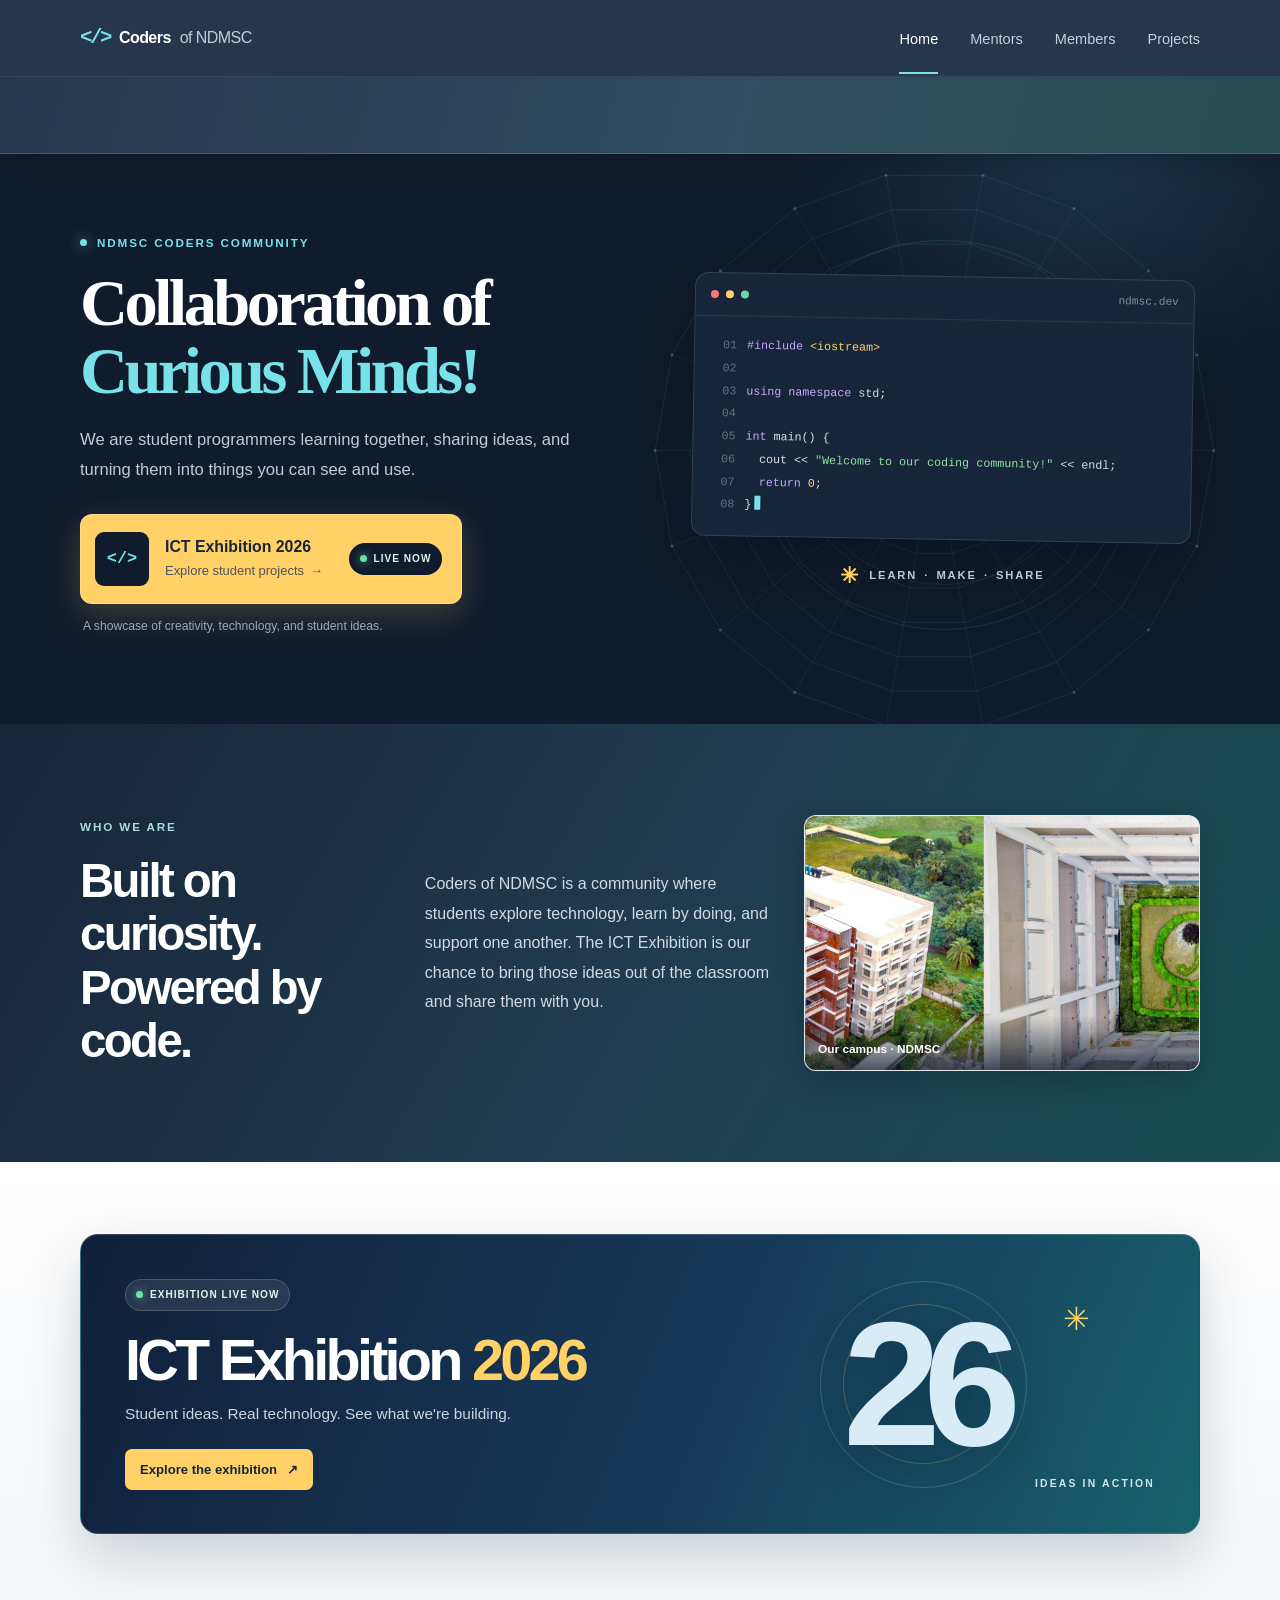
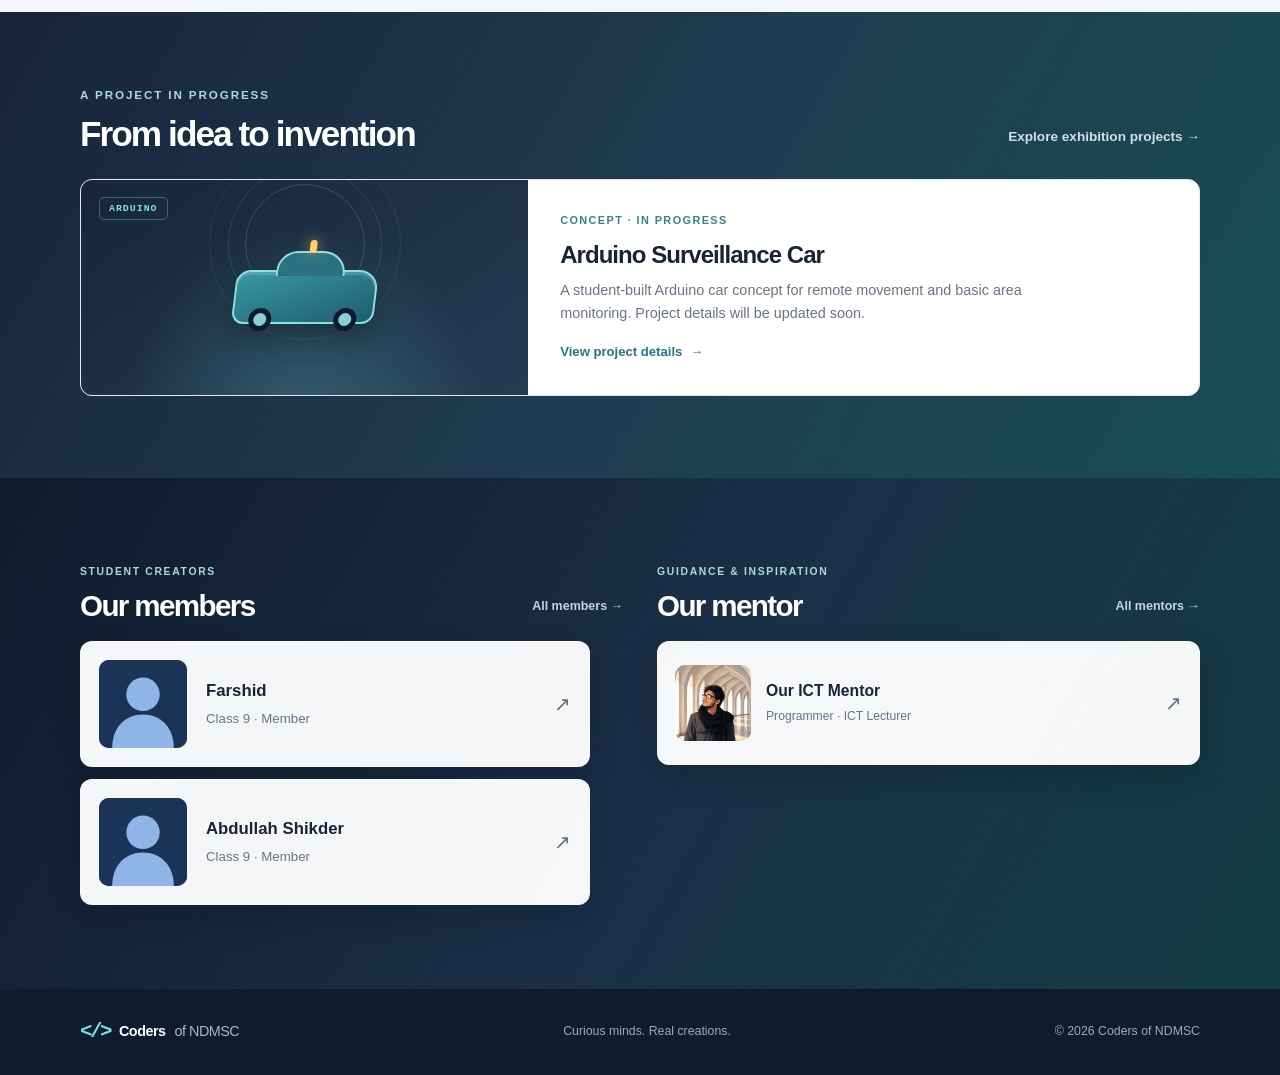
==== commit 7783426a: "Add exhibition countdown Co-authored-by: Copilot <223556219+Copilot@users.noreply.github.com>" ====
--- a/index.html
+++ b/index.html
@@ -21,9 +21,25 @@
     </div>
   </header>
 
+  <section class="countdown-bar" aria-label="Exhibition countdown">
+    <div class="wrap countdown-inner">
+      <div class="countdown-clock" role="timer" aria-live="off" aria-label="Countdown to October 9, 2026">
+        <div class="countdown-unit"><span id="countdown-days">--</span><small>Days</small></div>
+        <span class="countdown-separator" aria-hidden="true">:</span>
+        <div class="countdown-unit"><span id="countdown-hours">--</span><small>Hours</small></div>
+        <span class="countdown-separator" aria-hidden="true">:</span>
+        <div class="countdown-unit"><span id="countdown-minutes">--</span><small>Minutes</small></div>
+        <span class="countdown-separator" aria-hidden="true">:</span>
+        <div class="countdown-unit"><span id="countdown-seconds">--</span><small>Seconds</small></div>
+      </div>
+      <p class="countdown-message" id="countdown-message" hidden>It's exhibition day!</p>
+    </div>
+  </section>
+
   <main>
     <section class="hero">
       <div class="hero-glow" aria-hidden="true"></div>
+      <canvas class="hero-web" aria-hidden="true"></canvas>
       <div class="wrap hero-layout">
         <div class="hero-copy">
           <p class="eyebrow"><span class="eyebrow-dot"></span> NDMSC CODERS COMMUNITY</p>
@@ -135,5 +151,134 @@
   <footer class="site-footer">
     <div class="wrap footer-inner"><a class="logo footer-logo" href="index.html"><span class="logo-mark">&lt;/&gt;</span> Coders <span class="logo-muted">of NDMSC</span></a><p>Curious minds. Real creations.</p><span>© 2026 Coders of NDMSC</span></div>
   </footer>
+  <script>
+    const exhibitionStart = new Date(2026, 9, 9);
+    const countdownMessage = document.getElementById("countdown-message");
+    const countdownClock = document.querySelector(".countdown-clock");
+    const countdownFields = {
+      days: document.getElementById("countdown-days"),
+      hours: document.getElementById("countdown-hours"),
+      minutes: document.getElementById("countdown-minutes"),
+      seconds: document.getElementById("countdown-seconds")
+    };
+
+    function updateCountdown() {
+      const remaining = exhibitionStart.getTime() - Date.now();
+
+      if (remaining <= 0) {
+        countdownMessage.textContent = "It's exhibition day!";
+        countdownClock.hidden = true;
+        countdownClock.setAttribute("aria-label", "The exhibition starts today");
+        return;
+      }
+
+      const days = Math.floor(remaining / 86400000);
+      const hours = Math.floor((remaining % 86400000) / 3600000);
+      const minutes = Math.floor((remaining % 3600000) / 60000);
+      const seconds = Math.floor((remaining % 60000) / 1000);
+
+      countdownFields.days.textContent = String(days).padStart(2, "0");
+      countdownFields.hours.textContent = String(hours).padStart(2, "0");
+      countdownFields.minutes.textContent = String(minutes).padStart(2, "0");
+      countdownFields.seconds.textContent = String(seconds).padStart(2, "0");
+      countdownClock.setAttribute("aria-label", `${days} days, ${hours} hours, ${minutes} minutes, and ${seconds} seconds until October 9, 2026`);
+    }
+
+    updateCountdown();
+    setInterval(updateCountdown, 1000);
+
+    const hero = document.querySelector(".hero");
+    const webCanvas = document.querySelector(".hero-web");
+    const webContext = webCanvas.getContext("2d");
+    const reducedMotion = window.matchMedia("(prefers-reduced-motion: reduce)");
+    let pointer = { x: 0, y: 0, active: false };
+    let canvasWidth = 0;
+    let canvasHeight = 0;
+    let frameRequested = false;
+
+    function drawWeb() {
+      frameRequested = false;
+      if (!webContext) return;
+
+      const isMobile = canvasWidth < 760;
+      const centerX = canvasWidth * (isMobile ? 0.5 : 0.73);
+      const centerY = canvasHeight * (isMobile ? 0.69 : 0.52);
+      const radius = Math.min(canvasWidth * (isMobile ? 0.46 : 0.37), canvasHeight * 0.49);
+      const spokes = 18;
+      const rings = 8;
+      const offsetX = pointer.active ? (pointer.x - centerX) * 0.035 : 0;
+      const offsetY = pointer.active ? (pointer.y - centerY) * 0.035 : 0;
+
+      webContext.clearRect(0, 0, canvasWidth, canvasHeight);
+      webContext.lineWidth = 1;
+      webContext.strokeStyle = "rgba(121, 225, 232, 0.13)";
+
+      for (let ring = 1; ring <= rings; ring += 1) {
+        const ringRadius = radius * ring / rings;
+        webContext.beginPath();
+        for (let spoke = 0; spoke <= spokes; spoke += 1) {
+          const angle = Math.PI * 2 * spoke / spokes;
+          const x = centerX + Math.cos(angle) * ringRadius + offsetX * ring / rings;
+          const y = centerY + Math.sin(angle) * ringRadius + offsetY * ring / rings;
+          if (spoke === 0) webContext.moveTo(x, y);
+          else webContext.lineTo(x, y);
+        }
+        webContext.stroke();
+      }
+
+      webContext.strokeStyle = "rgba(121, 225, 232, 0.1)";
+      for (let spoke = 0; spoke < spokes; spoke += 1) {
+        const angle = Math.PI * 2 * spoke / spokes;
+        webContext.beginPath();
+        webContext.moveTo(centerX + offsetX / rings, centerY + offsetY / rings);
+        webContext.lineTo(centerX + Math.cos(angle) * radius + offsetX, centerY + Math.sin(angle) * radius + offsetY);
+        webContext.stroke();
+      }
+
+      webContext.fillStyle = "rgba(121, 225, 232, 0.35)";
+      for (let spoke = 0; spoke < spokes; spoke += 1) {
+        const angle = Math.PI * 2 * spoke / spokes;
+        const x = centerX + Math.cos(angle) * radius + offsetX;
+        const y = centerY + Math.sin(angle) * radius + offsetY;
+        webContext.beginPath();
+        webContext.arc(x, y, 1.5, 0, Math.PI * 2);
+        webContext.fill();
+      }
+    }
+
+    function requestWebDraw() {
+      if (frameRequested) return;
+      frameRequested = true;
+      window.requestAnimationFrame(drawWeb);
+    }
+
+    function resizeWeb() {
+      const bounds = hero.getBoundingClientRect();
+      const pixelRatio = Math.min(window.devicePixelRatio || 1, 2);
+      canvasWidth = bounds.width;
+      canvasHeight = bounds.height;
+      webCanvas.width = Math.round(canvasWidth * pixelRatio);
+      webCanvas.height = Math.round(canvasHeight * pixelRatio);
+      webCanvas.style.width = `${canvasWidth}px`;
+      webCanvas.style.height = `${canvasHeight}px`;
+      webContext?.setTransform(pixelRatio, 0, 0, pixelRatio, 0, 0);
+      requestWebDraw();
+    }
+
+    if (!reducedMotion.matches) {
+      hero.addEventListener("pointermove", event => {
+        const bounds = hero.getBoundingClientRect();
+        pointer = { x: event.clientX - bounds.left, y: event.clientY - bounds.top, active: true };
+        requestWebDraw();
+      });
+      hero.addEventListener("pointerleave", () => {
+        pointer.active = false;
+        requestWebDraw();
+      });
+    }
+
+    window.addEventListener("resize", resizeWeb);
+    resizeWeb();
+  </script>
 </body>
 </html>
--- a/style.css
+++ b/style.css
@@ -48,6 +48,30 @@
 nav a:hover, nav a.active { color: var(--white); }
 nav a.active { box-shadow: inset 0 -2px var(--cyan); }
 
+.countdown-bar {
+  position: relative;
+  z-index: 1;
+  border-bottom: 1px solid rgba(121, 225, 232, .22);
+  background: linear-gradient(105deg, #25374e, #304d61 58%, #294d51);
+  color: var(--white);
+  box-shadow: 0 8px 22px rgba(8, 18, 32, .22);
+}
+.countdown-inner {
+  min-height: 76px;
+  display: flex;
+  align-items: center;
+  justify-content: flex-end;
+  gap: 16px;
+  padding-block: 12px;
+}
+.countdown-message { margin: 0; color: #eff8fa; font-size: .91rem; font-weight: 700; }
+.countdown-clock { display: flex; align-items: center; gap: 10px; }
+.countdown-unit { min-width: 61px; display: grid; justify-items: center; padding: 7px 8px 6px; border: 1px solid rgba(255, 255, 255, .2); border-radius: 8px; background: rgba(12, 26, 40, .32); box-shadow: inset 0 1px rgba(255, 255, 255, .05); }
+.countdown-unit > span { font: 700 1.3rem/1.15 Consolas, "Courier New", monospace; font-variant-numeric: tabular-nums; }
+.countdown-unit small { margin-top: 2px; color: #d2dce5; font-size: .62rem; letter-spacing: .08em; text-transform: uppercase; }
+.countdown-separator { color: #c5d6dc; font: 700 1.1rem Consolas, monospace; }
+.countdown-clock[hidden] { display: none; }
+
 .hero {
   position: relative;
   overflow: hidden;
@@ -55,6 +79,7 @@
   color: var(--white);
   isolation: isolate;
 }
+.hero-web { position: absolute; z-index: 0; inset: 0; display: block; width: 100%; height: 100%; pointer-events: none; opacity: .82; }
 .hero-glow {
   position: absolute;
   z-index: -1;
@@ -66,6 +91,8 @@
   background: radial-gradient(circle, rgba(46, 108, 133, .29), transparent 68%);
 }
 .hero-layout {
+  position: relative;
+  z-index: 1;
   min-height: 570px;
   display: grid;
   grid-template-columns: 1.05fr .95fr;
@@ -295,6 +322,9 @@
   .header-inner { min-height: 68px; flex-wrap: wrap; gap: 0 18px; padding-block: 12px; }
   nav { gap: clamp(12px, 4vw, 25px); }
   nav a { padding: 12px 0 9px; font-size: .83rem; }
+  .countdown-inner { min-height: 72px; }
+  .countdown-clock { gap: 7px; }
+  .countdown-unit { min-width: 55px; }
   .hero-layout { min-height: 0; grid-template-columns: 1fr; gap: 20px; padding-block: 66px 45px; }
   .hero h1 { font-size: clamp(2.65rem, 8.5vw, 3.8rem); }
   .hero-art { min-height: 300px; }
@@ -329,6 +359,13 @@
   .logo { font-size: .97rem; }
   nav { width: 100%; justify-content: space-between; gap: 8px; }
   nav a { font-size: .79rem; }
+  .countdown-inner { min-height: 66px; gap: 8px; }
+  .countdown-clock { gap: 4px; }
+  .countdown-unit { min-width: 43px; padding: 6px 4px; }
+  .countdown-unit > span { font-size: 1.02rem; }
+  .countdown-unit small { font-size: .5rem; }
+  .countdown-separator { font-size: .85rem; }
+  .countdown-message { font-size: .8rem; }
   .hero-layout { padding-top: 51px; }
   .hero h1 { font-size: clamp(2.1rem, 9vw, 2.8rem); }
   .hero-description { font-size: .96rem; }
@@ -382,6 +419,9 @@
   .footer-inner { align-items: flex-start; flex-direction: column; justify-content: center; gap: 7px; padding-block: 20px; }
 }
 @media (max-width: 360px) {
+  .countdown-inner { min-height: 62px; }
+  .countdown-clock { gap: 3px; }
+  .countdown-unit { min-width: 39px; padding-inline: 3px; }
   .expo-button .live-badge { gap: 4px; padding-inline: 6px; font-size: .5rem; }
   .expo-label strong { font-size: .78rem; }
   .expo-label small { font-size: .68rem; }
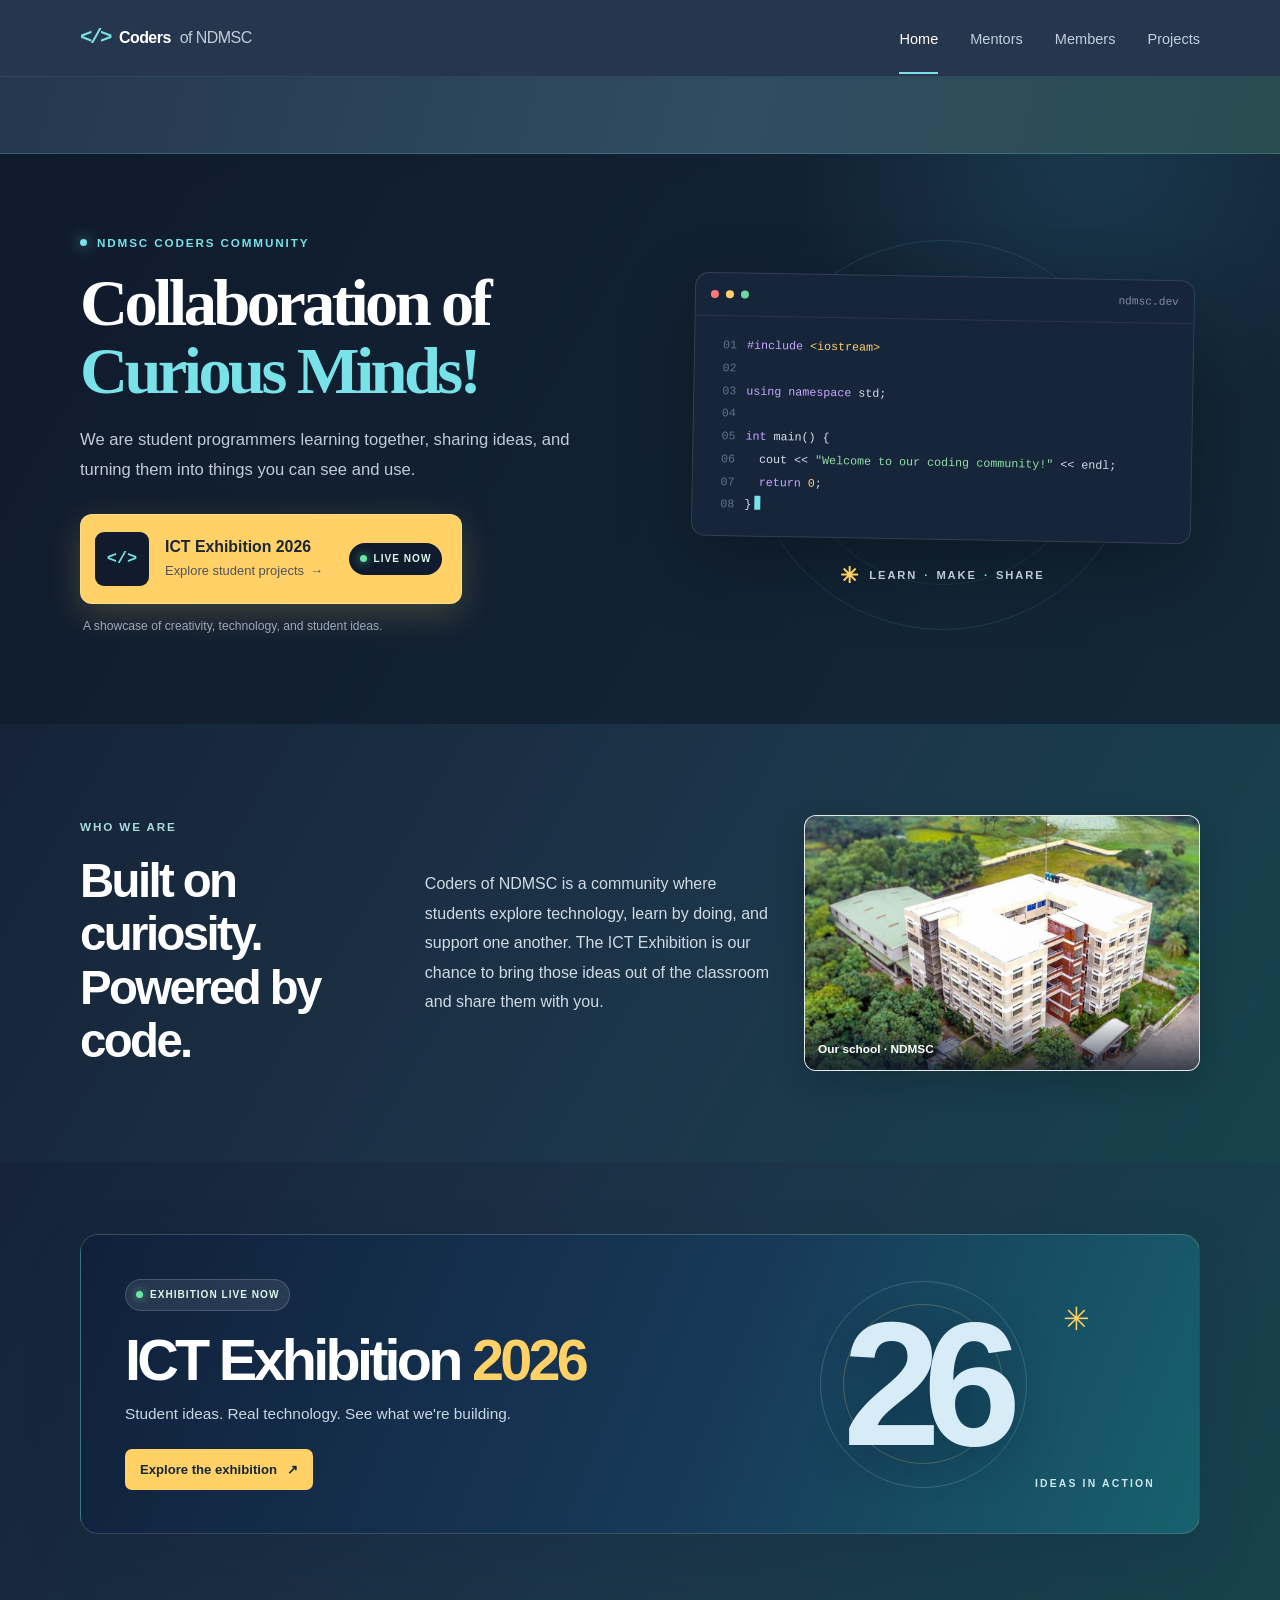
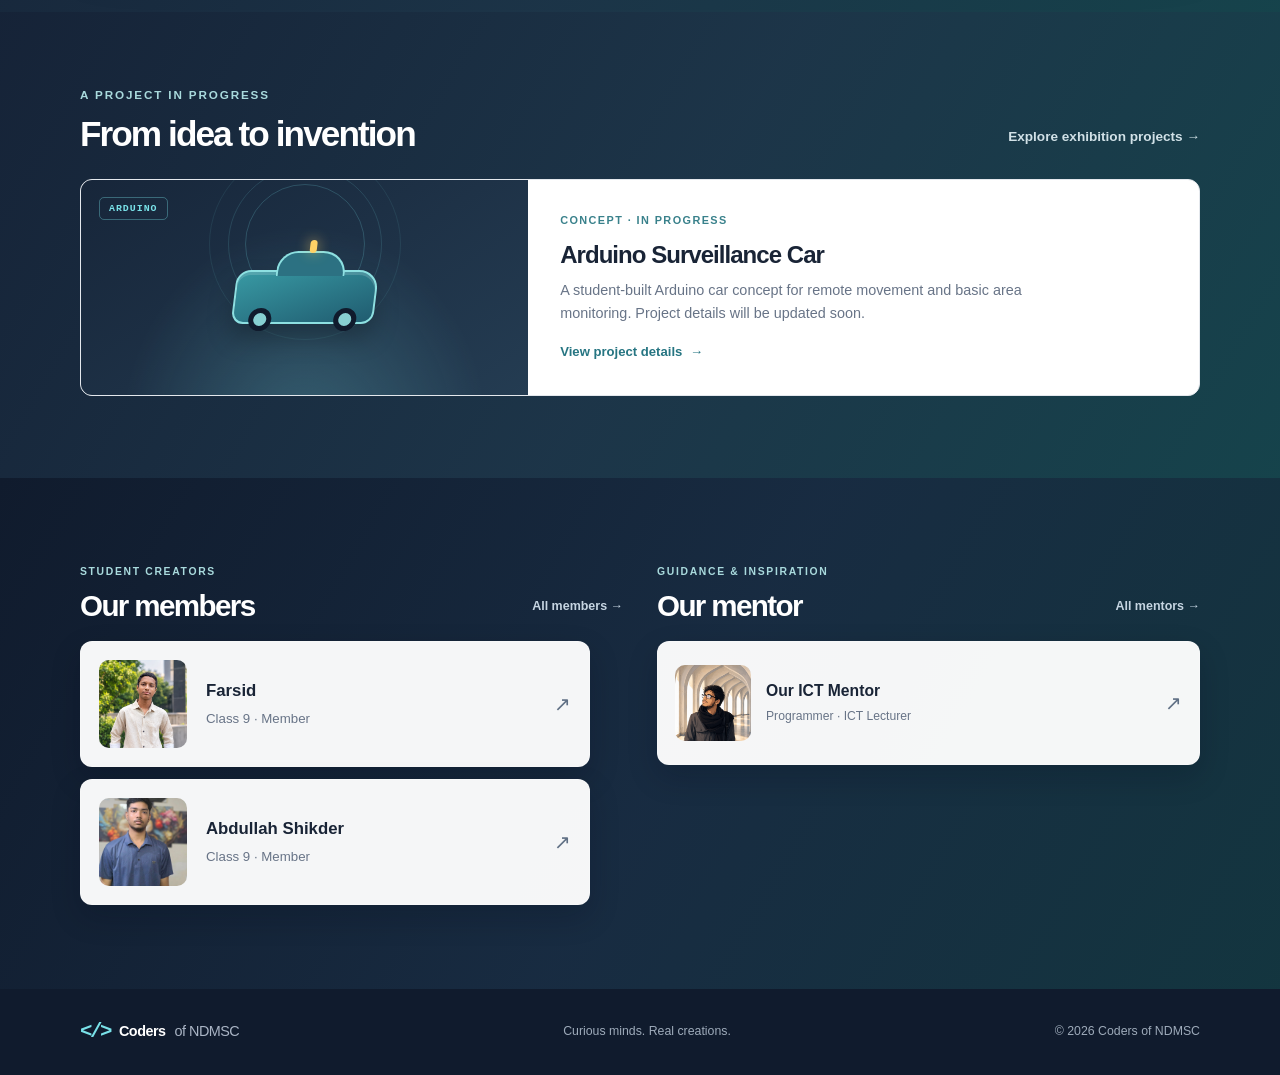
==== commit fb437564: "Refresh exhibition website Co-authored-by: Copilot <223556219+Copilot@users.noreply.github.com>" ====
--- a/index.html
+++ b/index.html
@@ -37,9 +37,9 @@
   </section>
 
   <main>
+    <canvas class="hero-web" aria-hidden="true"></canvas>
     <section class="hero">
       <div class="hero-glow" aria-hidden="true"></div>
-      <canvas class="hero-web" aria-hidden="true"></canvas>
       <div class="wrap hero-layout">
         <div class="hero-copy">
           <p class="eyebrow"><span class="eyebrow-dot"></span> NDMSC CODERS COMMUNITY</p>
@@ -80,7 +80,7 @@
           <h2>Built on curiosity.<br>Powered by code.</h2>
         </div>
         <p class="intro-copy">Coders of NDMSC is a community where students explore technology, learn by doing, and support one another. The ICT Exhibition is our chance to bring those ideas out of the classroom and share them with you.</p>
-        <figure class="campus-photo"><img src="images/our_campus.png" alt="Aerial and courtyard views of the NDMSC campus" loading="lazy"><figcaption>Our campus · NDMSC</figcaption></figure>
+        <figure class="campus-photo"><img src="images/School_Building.png" alt="The NDMSC school building surrounded by campus greenery" loading="lazy"><figcaption>Our school · NDMSC</figcaption></figure>
       </div>
     </section>
 
@@ -121,12 +121,12 @@
             </div>
             <div class="member-list">
               <a class="member-card" href="members.html">
-                <img src="placeholder.svg" alt="Generic profile placeholder; member photo to be added" width="104" height="104" loading="lazy">
-                <span class="member-card-copy"><strong>Farshid</strong><small>Class 9 · Member</small></span>
+                <img src="images/Farsid.jpg" alt="Farsid, Class 9 student and member of Coders of NDMSC" width="104" height="104" loading="lazy">
+                <span class="member-card-copy"><strong>Farsid</strong><small>Class 9 · Member</small></span>
                 <span class="mentor-arrow" aria-hidden="true">↗</span>
               </a>
               <a class="member-card" href="members.html">
-                <img src="placeholder.svg" alt="Generic profile placeholder; Abdullah Shikder's photo to be added" width="104" height="104" loading="lazy">
+                <img src="images/abdullah_shikder.jpg" alt="Abdullah Shikder, Class 9 student and member of Coders of NDMSC" width="104" height="104" loading="lazy">
                 <span class="member-card-copy"><strong>Abdullah Shikder</strong><small>Class 9 · Member</small></span>
                 <span class="mentor-arrow" aria-hidden="true">↗</span>
               </a>
@@ -187,9 +187,9 @@
     updateCountdown();
     setInterval(updateCountdown, 1000);
 
-    const hero = document.querySelector(".hero");
     const webCanvas = document.querySelector(".hero-web");
     const webContext = webCanvas.getContext("2d");
+    const webMain = document.querySelector("main");
     const reducedMotion = window.matchMedia("(prefers-reduced-motion: reduce)");
     let pointer = { x: 0, y: 0, active: false };
     let canvasWidth = 0;
@@ -200,49 +200,103 @@
       frameRequested = false;
       if (!webContext) return;
 
-      const isMobile = canvasWidth < 760;
-      const centerX = canvasWidth * (isMobile ? 0.5 : 0.73);
-      const centerY = canvasHeight * (isMobile ? 0.69 : 0.52);
-      const radius = Math.min(canvasWidth * (isMobile ? 0.46 : 0.37), canvasHeight * 0.49);
-      const spokes = 18;
-      const rings = 8;
-      const offsetX = pointer.active ? (pointer.x - centerX) * 0.035 : 0;
-      const offsetY = pointer.active ? (pointer.y - centerY) * 0.035 : 0;
-
       webContext.clearRect(0, 0, canvasWidth, canvasHeight);
-      webContext.lineWidth = 1;
-      webContext.strokeStyle = "rgba(121, 225, 232, 0.13)";
-
-      for (let ring = 1; ring <= rings; ring += 1) {
-        const ringRadius = radius * ring / rings;
+      const spokeCount = canvasWidth < 600 ? 16 : 20;
+      const ringCount = 16;
+      const radius = Math.min(canvasWidth * 0.6, 660);
+      const webCount = Math.max(2, Math.ceil(canvasHeight / 450));
+      const influenceRadius = 150;
+
+      function warpPoint(x, y) {
+        if (!pointer.active) return { x, y };
+
+        const distanceX = x - pointer.x;
+        const distanceY = y - pointer.y;
+        const distance = Math.hypot(distanceX, distanceY);
+        const influence = Math.max(0, 1 - distance / influenceRadius);
+        const strength = influence * influence * 13;
+        return {
+          x: x + distanceX * (distance ? strength / distance : 0),
+          y: y + distanceY * (distance ? strength / distance : 0)
+        };
+      }
+
+      function drawSpiderWeb(centerX, centerY, webRadius, rotation) {
+        const spokeStep = (Math.PI * 2) / spokeCount;
+        const spokeAngles = [];
+        const outerRadii = [];
+
+        for (let spoke = 0; spoke < spokeCount; spoke += 1) {
+          spokeAngles.push(rotation + spoke * spokeStep);
+          outerRadii.push(webRadius * (0.88 + Math.sin(spoke * 2.17 + rotation) * 0.055));
+        }
+
+        webContext.lineCap = "round";
+        webContext.lineJoin = "round";
+        webContext.strokeStyle = "rgba(151, 226, 232, 0.58)";
+        webContext.lineWidth = 1.8;
+
+        for (let spoke = 0; spoke < spokeCount; spoke += 1) {
+          const angle = spokeAngles[spoke];
+          const outerRadius = outerRadii[spoke];
+          const segments = Math.ceil(outerRadius / 45);
+          const start = warpPoint(centerX, centerY);
+
+          webContext.beginPath();
+          webContext.moveTo(start.x, start.y);
+          for (let segment = 1; segment <= segments; segment += 1) {
+            const distance = outerRadius * (segment / segments);
+            const point = warpPoint(
+              centerX + Math.cos(angle) * distance,
+              centerY + Math.sin(angle) * distance
+            );
+            webContext.lineTo(point.x, point.y);
+          }
+          webContext.stroke();
+        }
+
+        for (let ring = 1; ring <= ringCount; ring += 1) {
+          const fraction = ring / ringCount;
+          webContext.strokeStyle = ring % 4 === 0
+            ? "rgba(151, 226, 232, 0.48)"
+            : "rgba(151, 226, 232, 0.36)";
+          webContext.lineWidth = ring % 4 === 0 ? 1.55 : 1.2;
+
+          webContext.beginPath();
+          for (let spoke = 0; spoke < spokeCount; spoke += 1) {
+            const nextSpoke = (spoke + 1) % spokeCount;
+            const radiusA = outerRadii[spoke] * fraction;
+            const radiusB = outerRadii[nextSpoke] * fraction;
+            const pointA = warpPoint(
+              centerX + Math.cos(spokeAngles[spoke]) * radiusA,
+              centerY + Math.sin(spokeAngles[spoke]) * radiusA
+            );
+            const pointB = warpPoint(
+              centerX + Math.cos(spokeAngles[nextSpoke]) * radiusB,
+              centerY + Math.sin(spokeAngles[nextSpoke]) * radiusB
+            );
+            const midpoint = warpPoint(
+              (pointA.x + pointB.x) / 2 - (Math.cos(spokeAngles[spoke]) + Math.cos(spokeAngles[nextSpoke])) * 3,
+              (pointA.y + pointB.y) / 2 - (Math.sin(spokeAngles[spoke]) + Math.sin(spokeAngles[nextSpoke])) * 3
+            );
+
+            if (spoke === 0) webContext.moveTo(pointA.x, pointA.y);
+            webContext.quadraticCurveTo(midpoint.x, midpoint.y, pointB.x, pointB.y);
+          }
+          webContext.stroke();
+        }
+
+        const hub = warpPoint(centerX, centerY);
+        webContext.fillStyle = "rgba(174, 238, 240, 0.72)";
         webContext.beginPath();
-        for (let spoke = 0; spoke <= spokes; spoke += 1) {
-          const angle = Math.PI * 2 * spoke / spokes;
-          const x = centerX + Math.cos(angle) * ringRadius + offsetX * ring / rings;
-          const y = centerY + Math.sin(angle) * ringRadius + offsetY * ring / rings;
-          if (spoke === 0) webContext.moveTo(x, y);
-          else webContext.lineTo(x, y);
-        }
-        webContext.stroke();
+        webContext.arc(hub.x, hub.y, 2.5, 0, Math.PI * 2);
+        webContext.fill();
       }
 
-      webContext.strokeStyle = "rgba(121, 225, 232, 0.1)";
-      for (let spoke = 0; spoke < spokes; spoke += 1) {
-        const angle = Math.PI * 2 * spoke / spokes;
-        webContext.beginPath();
-        webContext.moveTo(centerX + offsetX / rings, centerY + offsetY / rings);
-        webContext.lineTo(centerX + Math.cos(angle) * radius + offsetX, centerY + Math.sin(angle) * radius + offsetY);
-        webContext.stroke();
-      }
-
-      webContext.fillStyle = "rgba(121, 225, 232, 0.35)";
-      for (let spoke = 0; spoke < spokes; spoke += 1) {
-        const angle = Math.PI * 2 * spoke / spokes;
-        const x = centerX + Math.cos(angle) * radius + offsetX;
-        const y = centerY + Math.sin(angle) * radius + offsetY;
-        webContext.beginPath();
-        webContext.arc(x, y, 1.5, 0, Math.PI * 2);
-        webContext.fill();
+      for (let index = 0; index < webCount; index += 1) {
+        const centerX = index % 2 === 0 ? canvasWidth * 0.025 : canvasWidth * 0.975;
+        const centerY = canvasHeight * ((index + 0.5) / webCount);
+        drawSpiderWeb(centerX, centerY, radius, index * 0.47);
       }
     }
 
@@ -253,31 +307,30 @@
     }
 
     function resizeWeb() {
-      const bounds = hero.getBoundingClientRect();
       const pixelRatio = Math.min(window.devicePixelRatio || 1, 2);
+      const bounds = webMain.getBoundingClientRect();
       canvasWidth = bounds.width;
       canvasHeight = bounds.height;
       webCanvas.width = Math.round(canvasWidth * pixelRatio);
       webCanvas.height = Math.round(canvasHeight * pixelRatio);
-      webCanvas.style.width = `${canvasWidth}px`;
-      webCanvas.style.height = `${canvasHeight}px`;
       webContext?.setTransform(pixelRatio, 0, 0, pixelRatio, 0, 0);
       requestWebDraw();
     }
 
     if (!reducedMotion.matches) {
-      hero.addEventListener("pointermove", event => {
-        const bounds = hero.getBoundingClientRect();
+      webMain.addEventListener("pointermove", event => {
+        const bounds = webMain.getBoundingClientRect();
         pointer = { x: event.clientX - bounds.left, y: event.clientY - bounds.top, active: true };
         requestWebDraw();
       });
-      hero.addEventListener("pointerleave", () => {
+      webMain.addEventListener("pointerleave", () => {
         pointer.active = false;
         requestWebDraw();
       });
     }
 
     window.addEventListener("resize", resizeWeb);
+    new ResizeObserver(resizeWeb).observe(webMain);
     resizeWeb();
   </script>
 </body>
--- a/style.css
+++ b/style.css
@@ -16,7 +16,7 @@
 html { scroll-behavior: smooth; }
 body {
   margin: 0;
-  background: var(--paper);
+  background: var(--navy);
   color: var(--ink);
   font-family: Inter, "Segoe UI", Arial, sans-serif;
   line-height: 1.6;
@@ -75,11 +75,11 @@
 .hero {
   position: relative;
   overflow: hidden;
-  background: var(--navy);
+  background: linear-gradient(120deg, rgba(16, 27, 45, .8), rgba(20, 43, 59, .78));
   color: var(--white);
   isolation: isolate;
 }
-.hero-web { position: absolute; z-index: 0; inset: 0; display: block; width: 100%; height: 100%; pointer-events: none; opacity: .82; }
+.hero-web { position: absolute; z-index: -1; inset: 0; display: block; width: 100%; height: 100%; pointer-events: none; }
 .hero-glow {
   position: absolute;
   z-index: -1;
@@ -100,6 +100,7 @@
   gap: 36px;
   padding-block: 70px 78px;
 }
+main { position: relative; z-index: 1; isolation: isolate; }
 .hero-copy { position: relative; z-index: 1; }
 .eyebrow, .section-kicker {
   margin: 0 0 17px;
@@ -164,7 +165,7 @@
 .caption-symbol { color: var(--gold); font-size: 1.4rem; }
 .art-caption b { color: var(--cyan); padding-inline: 2px; }
 
-.intro-section { padding-block: 91px; background: linear-gradient(120deg, #17253a 0%, #203c50 52%, #174d53 100%); }
+.intro-section { padding-block: 91px; background: linear-gradient(120deg, rgba(23, 37, 58, .8) 0%, rgba(32, 60, 80, .78) 52%, rgba(23, 77, 83, .8) 100%); }
 .intro-section .section-kicker { color: #a9dadd; }
 .intro-layout { display: grid; grid-template-columns: .9fr 1fr 1.15fr; align-items: center; gap: 35px; }
 .intro-layout h2, .section-heading h2, .mentor-profile h2, .empty-state h2 {
@@ -179,7 +180,7 @@
 .campus-photo img { display: block; width: 100%; aspect-ratio: 1.55; object-fit: cover; object-position: center; }
 .campus-photo figcaption { position: absolute; right: 0; bottom: 0; left: 0; padding: 24px 13px 11px; background: linear-gradient(transparent, rgba(16, 27, 45, .76)); color: var(--white); font-size: .74rem; font-weight: 650; }
 
-.feature-section { padding-block: 72px 78px; background: linear-gradient(180deg, var(--white), #f4f7fa); }
+.feature-section { padding-block: 72px 78px; background: linear-gradient(120deg, rgba(23, 37, 58, .8) 0%, rgba(32, 60, 80, .78) 52%, rgba(23, 77, 83, .8) 100%); }
 .exhibition-banner { position: relative; display: grid; min-height: 300px; grid-template-columns: 1.1fr .9fr; align-items: center; overflow: hidden; padding: 34px 44px; border: 1px solid rgba(255, 255, 255, .16); border-radius: 18px; background: linear-gradient(112deg, #10203a 0%, #173958 56%, #17616d 100%); color: var(--white); box-shadow: 0 22px 55px rgba(16, 35, 58, .19); transition: transform .2s ease, box-shadow .2s ease; }
 .exhibition-banner:hover { transform: translateY(-3px); box-shadow: 0 27px 60px rgba(16, 35, 58, .24); }
 .exhibition-copy { position: relative; z-index: 1; display: flex; align-items: flex-start; flex-direction: column; }
@@ -213,7 +214,7 @@
 .expertise-list span { padding: 7px 12px; border: 1px solid #d8e4e6; border-radius: 30px; background: #f1f8f8; color: #316b74; font-size: .76rem; font-weight: 650; white-space: nowrap; }
 .mentor-arrow { margin-left: 5px; color: #607085; font-size: 1.25rem; }
 
-.projects-preview { padding-block: 74px 82px; background: linear-gradient(120deg, #17253a 0%, #203c50 52%, #174d53 100%); }
+.projects-preview { padding-block: 74px 82px; background: linear-gradient(120deg, rgba(23, 37, 58, .8) 0%, rgba(32, 60, 80, .78) 52%, rgba(23, 77, 83, .8) 100%); }
 .projects-preview .section-heading h2 { color: var(--white); }
 .projects-preview .section-kicker { color: #a9dadd; }
 .projects-preview .subtle-link { color: #d1e1e7; }
@@ -272,7 +273,7 @@
 .project-facts .fact-status { display: flex; align-items: center; gap: 7px; color: #34765a; }
 .fact-status i { width: 7px; height: 7px; border-radius: 50%; background: #54bf87; }
 .project-description .project-note { margin: 13px 0 0; color: #708093; font-size: .78rem; }
-.people-preview { padding-block: 70px 84px; background: linear-gradient(120deg, #101b2d 0%, #1a3047 53%, #143c44 100%); }
+.people-preview { padding-block: 70px 84px; background: linear-gradient(120deg, rgba(16, 27, 45, .8) 0%, rgba(26, 48, 71, .78) 53%, rgba(20, 60, 68, .8) 100%); }
 .people-grid { display: grid; grid-template-columns: 1fr 1fr; gap: 34px; }
 .people-column { min-width: 0; }
 .people-column .section-heading { min-height: 75px; margin-bottom: 18px; }
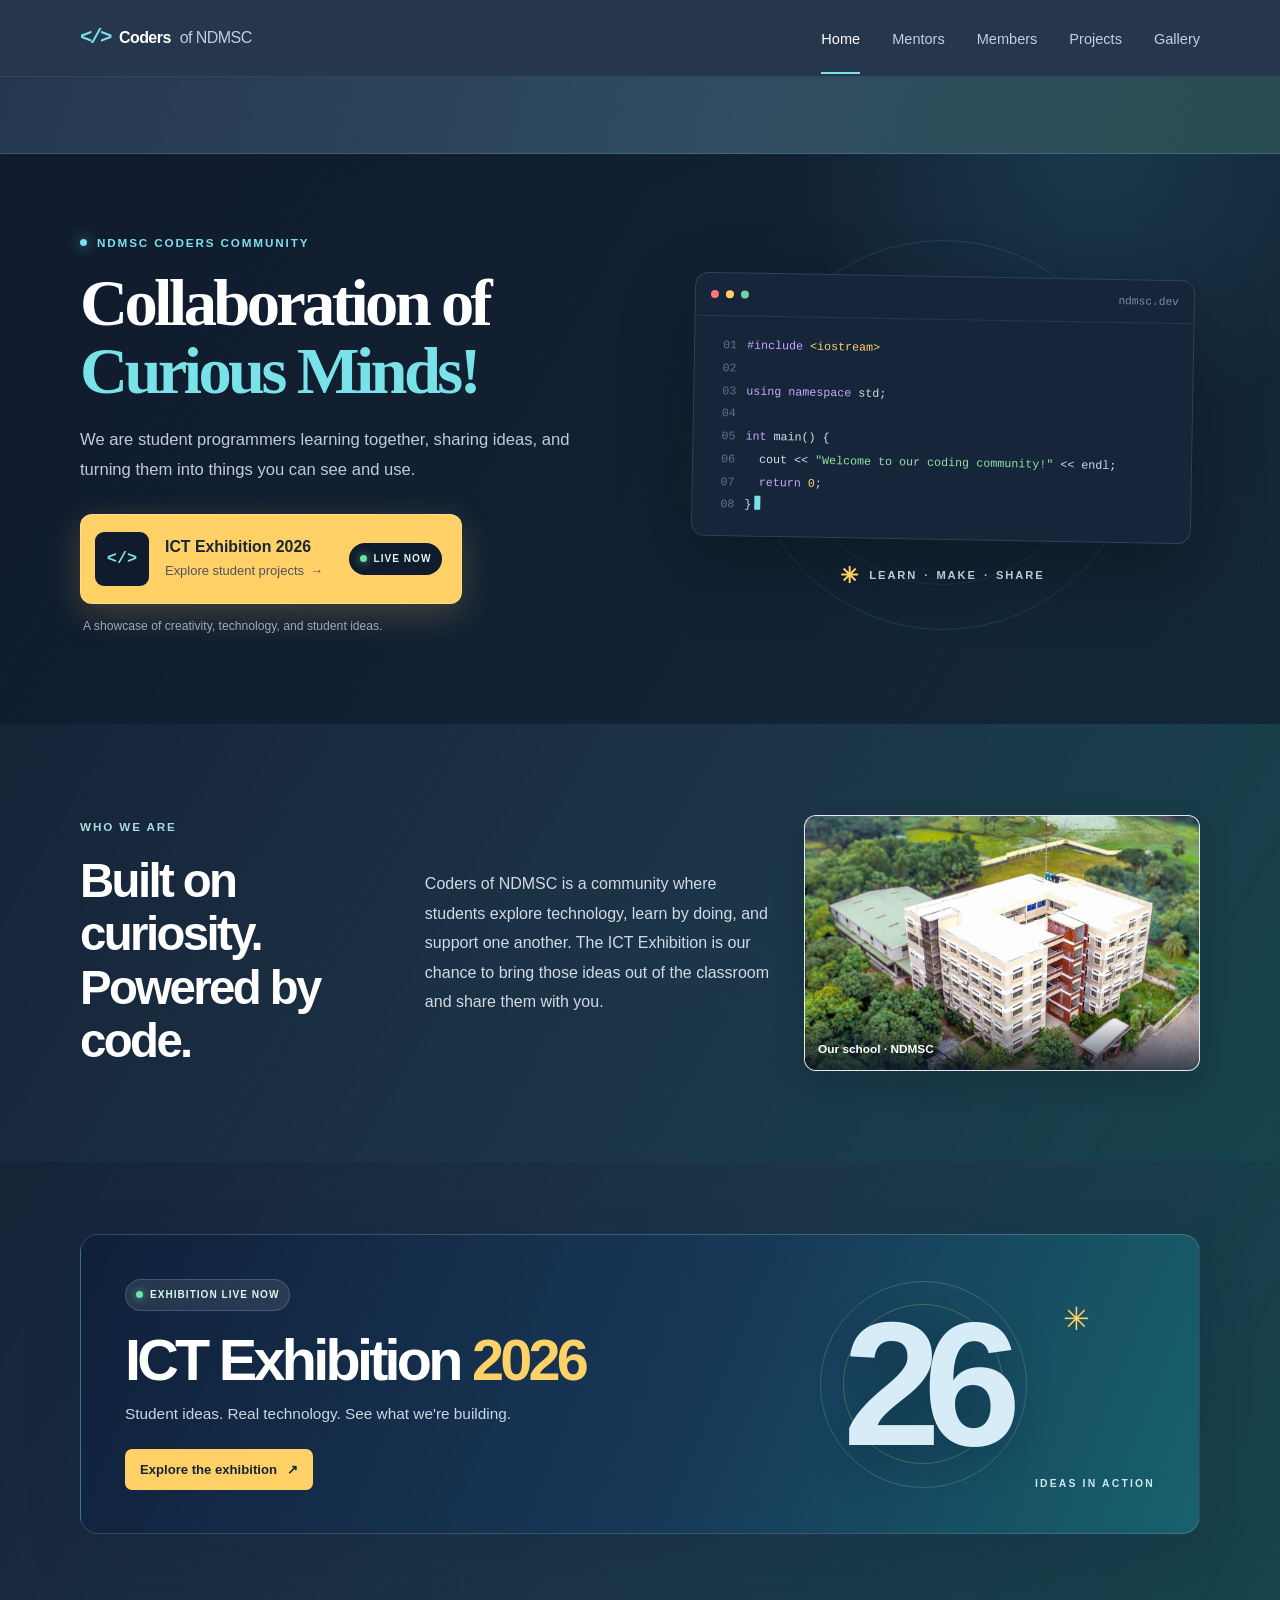
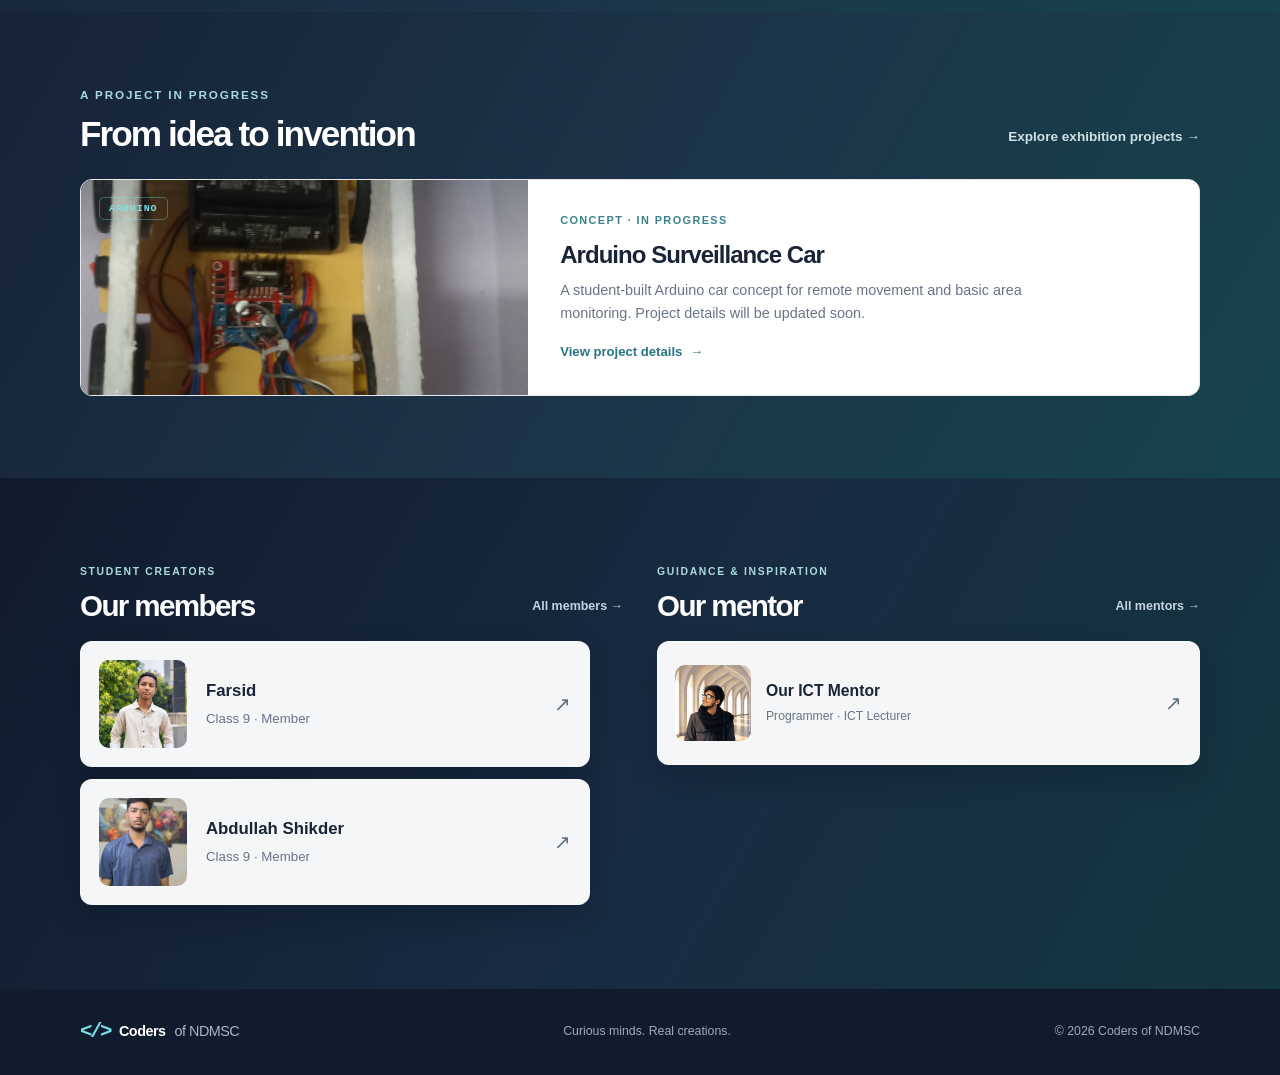
==== commit 89eaaf07: "Add project gallery and RFID lock page Co-authored-by: Copilot <223556219+Copilot@users.noreply.gith" ====
--- a/index.html
+++ b/index.html
@@ -17,6 +17,7 @@
         <a href="mentors.html">Mentors</a>
         <a href="members.html">Members</a>
         <a href="projects.html">Projects</a>
+        <a href="gallery.html">Gallery</a>
       </nav>
     </div>
   </header>
@@ -105,7 +106,7 @@
           <a class="subtle-link" href="projects.html">Explore exhibition projects <span aria-hidden="true">→</span></a>
         </div>
         <a class="project-card" href="arduino-surveillance-car.html">
-          <span class="project-art" aria-hidden="true"><span class="project-chip">ARDUINO</span><span class="project-car"><span class="car-body"></span><span class="car-wheel wheel-left"></span><span class="car-wheel wheel-right"></span><span class="car-sensor"></span></span><span class="project-waves"></span></span>
+          <span class="project-art"><img src="images/Surveilance_car_001.jpg" alt="Student-built Arduino surveillance car project" loading="lazy"><span class="project-chip">ARDUINO</span></span>
           <span class="project-card-copy"><span class="project-status">CONCEPT · IN PROGRESS</span><strong>Arduino Surveillance Car</strong><span>A student-built Arduino car concept for remote movement and basic area monitoring. Project details will be updated soon.</span><span class="text-link">View project details <span aria-hidden="true">→</span></span></span>
         </a>
       </div>
--- a/style.css
+++ b/style.css
@@ -255,6 +255,9 @@
 .project-list { display: grid; gap: 22px; }
 .project-detail { grid-template-columns: minmax(250px, .85fr) 1.15fr; }
 .project-detail .project-art { min-height: 300px; }
+.project-art > img { position: absolute; inset: 0; display: block; width: 100%; height: 100%; object-fit: cover; }
+.project-art::after { position: absolute; inset: 0; background: linear-gradient(180deg, rgba(16, 27, 45, .26), transparent 38%, rgba(16, 27, 45, .12)); content: ""; }
+.project-art .project-chip { z-index: 1; }
 .back-link { display: inline-flex; align-items: center; gap: 8px; margin-bottom: 25px; color: #c4d2df; font-size: .82rem; font-weight: 650; }
 .back-link:hover { color: var(--cyan); }
 .project-page-hero { background: linear-gradient(118deg, #101b2d, #183651 67%, #1b5961); }
@@ -264,6 +267,10 @@
 .project-detail-visual { position: relative; display: grid; min-height: 330px; overflow: hidden; place-items: center; border-radius: 15px; background: radial-gradient(ellipse at 50% 110%, rgba(121, 225, 232, .24), transparent 58%), linear-gradient(145deg, #17263a, #243c52); }
 .project-detail-visual .project-chip { top: 20px; left: 20px; }
 .project-detail-visual .project-car { transform: scale(1.35) skewX(-7deg); }
+.project-detail-photos { grid-template-columns: 1fr 1fr; gap: 10px; padding: 10px; background: #17263a; }
+.project-detail-photos img { display: block; width: 100%; height: 310px; border-radius: 9px; object-fit: cover; }
+.project-detail-photo img { position: absolute; inset: 0; display: block; width: 100%; height: 100%; object-fit: cover; }
+.project-detail-photo .project-chip { z-index: 1; }
 .project-description h2 { margin: 0 0 12px; font-size: 2rem; letter-spacing: -.045em; line-height: 1.15; }
 .project-description > p:not(.section-kicker, .project-note) { max-width: 560px; color: var(--muted); line-height: 1.8; }
 .project-facts { display: grid; grid-template-columns: repeat(2, minmax(0, 1fr)); gap: 14px; margin-top: 25px; padding-block: 19px; border-top: 1px solid var(--line); border-bottom: 1px solid var(--line); }
@@ -273,6 +280,13 @@
 .project-facts .fact-status { display: flex; align-items: center; gap: 7px; color: #34765a; }
 .fact-status i { width: 7px; height: 7px; border-radius: 50%; background: #54bf87; }
 .project-description .project-note { margin: 13px 0 0; color: #708093; font-size: .78rem; }
+.gallery-section { background: #f6f7f9; }
+.gallery-grid { display: grid; grid-template-columns: repeat(auto-fill, minmax(min(100%, 290px), 1fr)); gap: 22px; }
+.gallery-card { min-width: 0; margin: 0; overflow: hidden; border: 1px solid var(--line); border-radius: 12px; background: var(--white); box-shadow: 0 8px 25px rgba(16, 27, 45, .06); }
+.gallery-card a { display: block; overflow: hidden; background: #e7edf2; }
+.gallery-card img { display: block; width: 100%; aspect-ratio: 4 / 3; object-fit: cover; transition: transform .25s ease; }
+.gallery-card a:hover img { transform: scale(1.035); }
+.gallery-card figcaption { padding: 14px 16px; color: var(--ink); font-size: .9rem; font-weight: 650; }
 .people-preview { padding-block: 70px 84px; background: linear-gradient(120deg, rgba(16, 27, 45, .8) 0%, rgba(26, 48, 71, .78) 53%, rgba(20, 60, 68, .8) 100%); }
 .people-grid { display: grid; grid-template-columns: 1fr 1fr; gap: 34px; }
 .people-column { min-width: 0; }
@@ -353,6 +367,7 @@
   .mentor-arrow { margin-left: auto; }
   .project-detail-layout { grid-template-columns: 1fr; gap: 30px; }
   .project-detail-visual { min-height: 270px; }
+  .project-detail-photos img { height: 250px; }
   .page-hero { padding-block: 60px; }
 }
 @media (max-width: 520px) {
@@ -411,6 +426,8 @@
   .project-card-copy { padding: 21px; }
   .project-description h2 { font-size: 1.7rem; }
   .project-detail-visual { min-height: 220px; }
+  .project-detail-photos { gap: 6px; padding: 6px; }
+  .project-detail-photos img { height: 210px; }
   .project-detail-visual .project-car { transform: scale(1.1) skewX(-7deg); }
   .member-card { gap: 13px; }
   .member-card img { width: 72px; height: 72px; }
